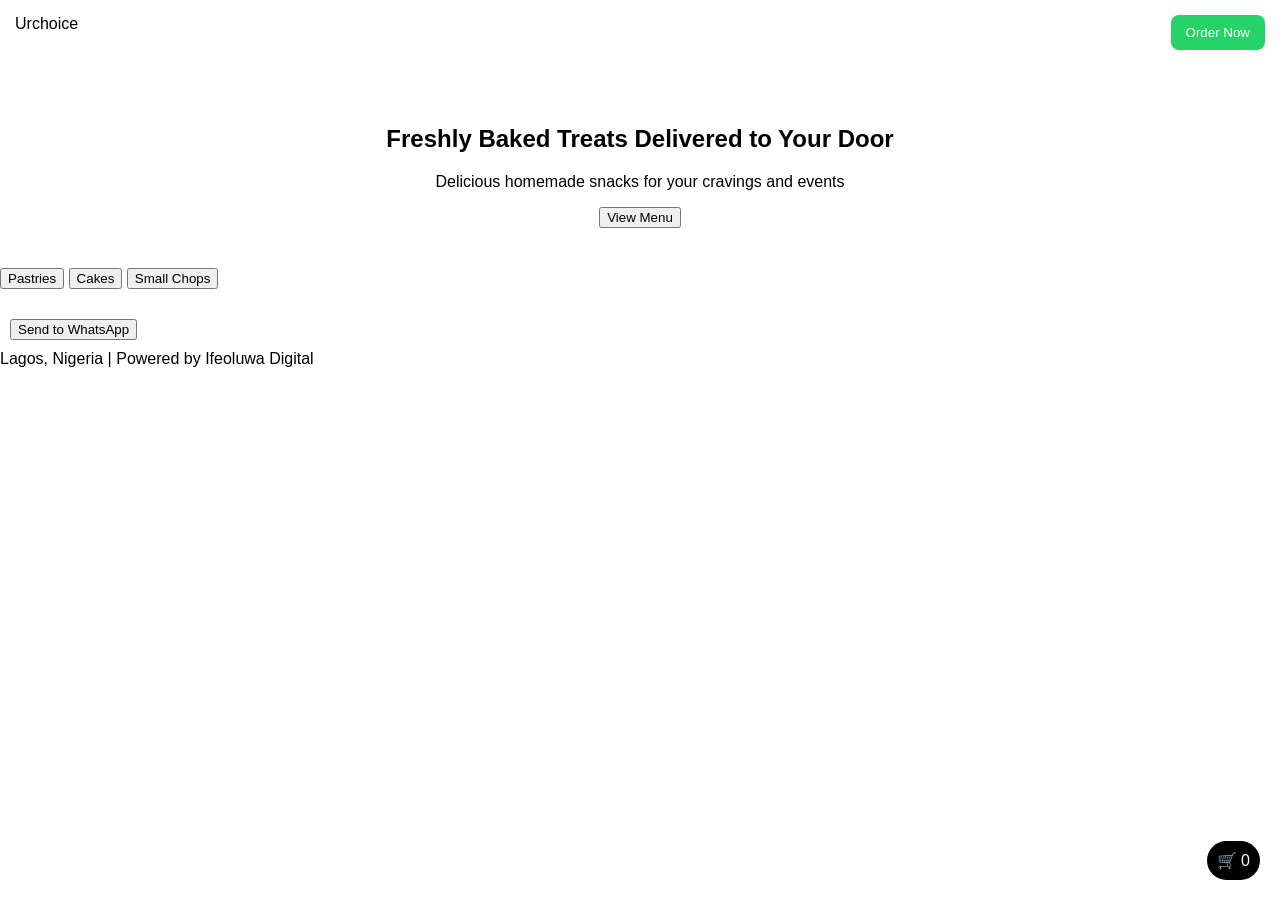
==== index.html @ 20d802d6 "initial commit" ====
<!DOCTYPE html>
<html lang="en">
<head>
    <meta charset="UTF-8">
    <meta name="viewport" content="width=device-width, initial-scale=1.0">
    <title>Document</title>
</head>
<style>
    body {
  font-family: sans-serif;
  margin: 0;
  background: #fff;
}

nav {
  display: flex;
  justify-content: space-between;
  padding: 15px;
}

.cta {
  background: #25D366;
  color: white;
  padding: 10px 15px;
  border: none;
  border-radius: 8px;
}

.hero {
  text-align: center;
  padding: 40px 20px;
}

button {
  cursor: pointer;
}

.products-grid {
  display: grid;
  grid-template-columns: 1fr 1fr;
  gap: 10px;
  padding: 10px;
}

.cart-floating {
  position: fixed;
  bottom: 20px;
  right: 20px;
  background: black;
  color: white;
  padding: 10px;
  border-radius: 50px;
}

.checkout {
  position: sticky;
  bottom: 0;
  background: white;
  padding: 10px;
}
</style>
<body>

<header>
  <nav>
    <div class="logo">Urchoice</div>
    <button class="cta">Order Now</button>
  </nav>

  <section class="hero">
    <h1>Freshly Baked Treats Delivered to Your Door</h1>
    <p>Delicious homemade snacks for your cravings and events</p>
    <button id="viewMenuBtn">View Menu</button>
  </section>
</header>

<section class="best-sellers">
  <!-- product cards -->
</section>

<section class="menu">
  <div class="categories">
    <button>Pastries</button>
    <button>Cakes</button>
    <button>Small Chops</button>
  </div>

  <div class="products-grid">
    <!-- JS inject products here -->
  </div>
</section>

<div class="cart-floating">
  🛒 <span id="cartCount">0</span>
</div>

<section class="checkout">
  <div id="orderSummary"></div>
  <button id="whatsappBtn">Send to WhatsApp</button>
</section>

<footer>
  Lagos, Nigeria | Powered by Ifeoluwa Digital
</footer>
<script>let cart = [];

function addToCart(name, price) {
  cart.push({ name, price });
  updateCartCount();
}

function updateCartCount() {
  document.getElementById("cartCount").innerText = cart.length;
}

function generateWhatsAppMessage() {
  let message = "Hello Urchoice Store, I want to order:\n\n";
  let total = 0;

  cart.forEach(item => {
    message += `- ${item.name} (₦${item.price})\n`;
    total += item.price;
  });

  message += `\nTotal: ₦${total}`;

  let encoded = encodeURIComponent(message);
  let url = `https://wa.me/234706440xxxx?text=${encoded}`;

  window.open(url, "_blank");
}

document.getElementById("whatsappBtn").onclick = generateWhatsAppMessage;</script>
</body>
</html>
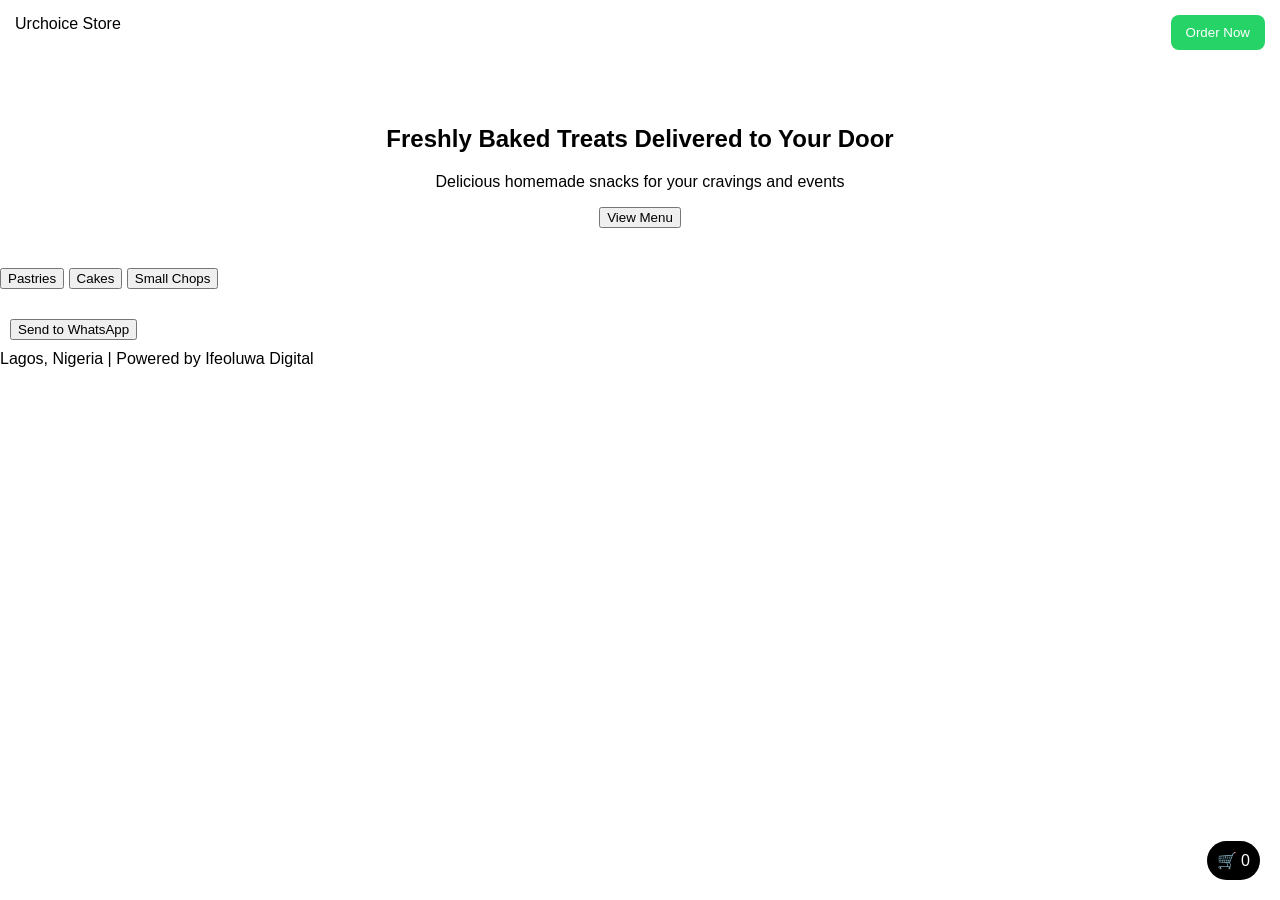
==== commit 6d9794fa: "added new files and updated project files" ====
--- a/index.html
+++ b/index.html
@@ -63,7 +63,7 @@
 
 <header>
   <nav>
-    <div class="logo">Urchoice</div>
+    <div class="logo">Urchoice Store</div>
     <button class="cta">Order Now</button>
   </nav>
 
@@ -125,7 +125,7 @@
   message += `\nTotal: ₦${total}`;
 
   let encoded = encodeURIComponent(message);
-  let url = `https://wa.me/234706440xxxx?text=${encoded}`;
+  let url = `https://wa.me/2347064402934?text=${encoded}`;
 
   window.open(url, "_blank");
 }
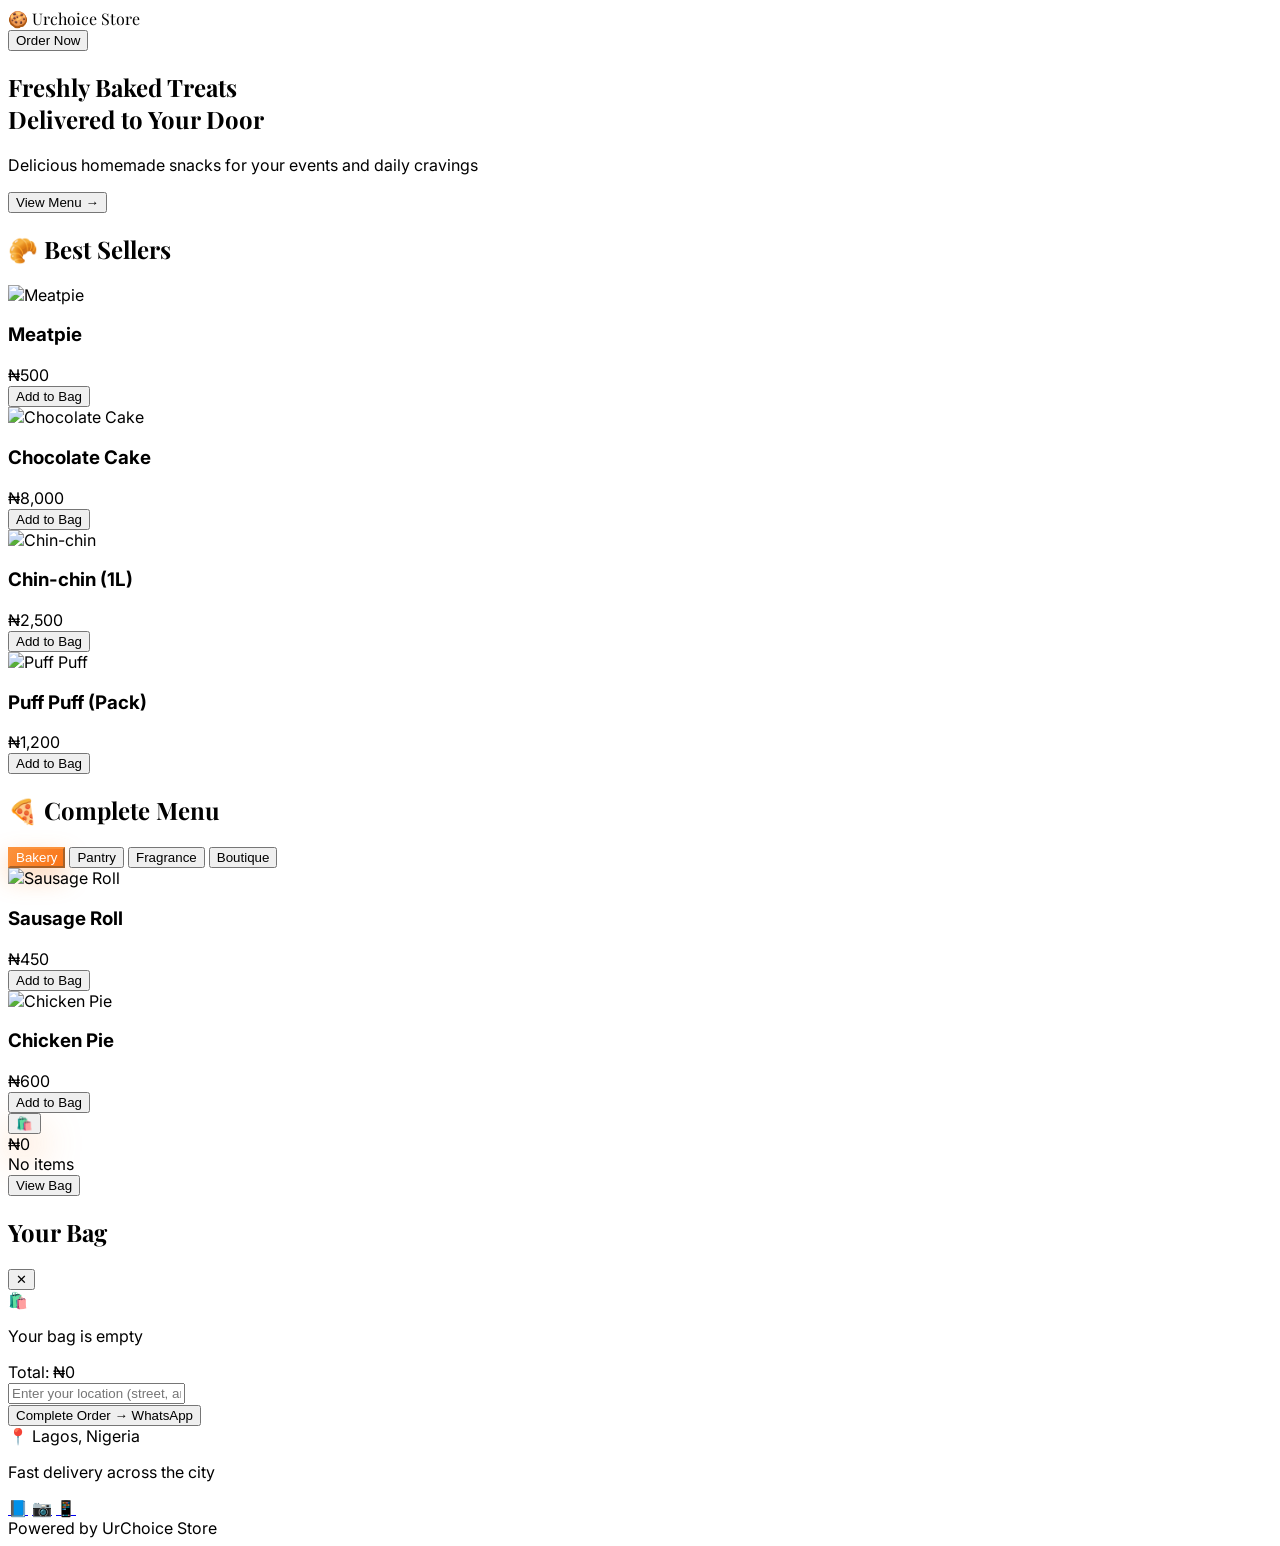
==== commit cdddf0bc: "added new files and updated project files" ====
--- a/index.html
+++ b/index.html
@@ -3,133 +3,414 @@
 <head>
     <meta charset="UTF-8">
     <meta name="viewport" content="width=device-width, initial-scale=1.0">
-    <title>Document</title>
+    <title>Urchoice Store - Fresh Snacks Delivered</title>
+    <script src="https://cdn.tailwindcss.com"></script>
+    <link rel="stylesheet" href="style.css">
+    <link rel="preconnect" href="https://fonts.googleapis.com">
+    <link rel="preconnect" href="https://fonts.gstatic.com" crossorigin>
+    <link href="https://fonts.googleapis.com/css2?family=Playfair+Display:wght@400;700&family=Inter:wght@400;500;600&display=swap" rel="stylesheet">
 </head>
 <style>
-    body {
-  font-family: sans-serif;
-  margin: 0;
-  background: #fff;
-}
-
-nav {
-  display: flex;
-  justify-content: space-between;
-  padding: 15px;
-}
-
-.cta {
-  background: #25D366;
-  color: white;
-  padding: 10px 15px;
-  border: none;
-  border-radius: 8px;
-}
-
-.hero {
-  text-align: center;
-  padding: 40px 20px;
-}
-
-button {
-  cursor: pointer;
-}
-
-.products-grid {
-  display: grid;
-  grid-template-columns: 1fr 1fr;
-  gap: 10px;
-  padding: 10px;
-}
-
-.cart-floating {
-  position: fixed;
-  bottom: 20px;
-  right: 20px;
-  background: black;
-  color: white;
-  padding: 10px;
-  border-radius: 50px;
-}
-
-.checkout {
-  position: sticky;
-  bottom: 0;
-  background: white;
-  padding: 10px;
-}
+    
+.font-inter { font-family: 'Inter', sans-serif; }
+.font-serif { font-family: 'Playfair Display', serif; }
+
+.scrollbar-hide {
+    -ms-overflow-style: none;
+    scrollbar-width: none;
+}
+.scrollbar-hide::-webkit-scrollbar {
+    display: none;
+}
+
+.category-tab.active {
+    background: linear-gradient(135deg, #fb923c 0%, #f97316 100%);
+    color: white;
+    border-color: #fb923c;
+    box-shadow: 0 10px 25px rgba(251, 146, 60, 0.4);
+}
+
+.product-card {
+    transition: all 0.5s cubic-bezier(0.4, 0, 0.2, 1);
+}
+
+#floatingCart {
+    box-shadow: 0 20px 40px rgba(251, 146, 60, 0.4);
+}
+
+#floatingCart:hover {
+    transform: scale(1.1) rotate(5deg);
+}
+
+#cartDrawer .absolute {
+    border-radius: 2rem 2rem 0 0;
+}
+
+@media (max-width: 768px) {
+    .hero h1 { 
+        font-size: 3rem !important; 
+        line-height: 1.1 !important;
+    }
+    
+    .grid-cols-3 { grid-template-columns: repeat(2, minmax(0, 1fr)); }
+    .grid-cols-4 { grid-template-columns: repeat(2, minmax(0, 1fr)); }
+    
+    #checkoutBar { 
+        padding-bottom: env(safe-area-inset-bottom); 
+    }
+}
+
+@media (max-width: 640px) {
+    .hero h1 { font-size: 2.5rem !important; }
+    .section-title { font-size: 2rem !important; }
+}
+
 </style>
-<body>
-
-<header>
-  <nav>
-    <div class="logo">Urchoice Store</div>
-    <button class="cta">Order Now</button>
-  </nav>
-
-  <section class="hero">
-    <h1>Freshly Baked Treats Delivered to Your Door</h1>
-    <p>Delicious homemade snacks for your cravings and events</p>
-    <button id="viewMenuBtn">View Menu</button>
-  </section>
-</header>
-
-<section class="best-sellers">
-  <!-- product cards -->
-</section>
-
-<section class="menu">
-  <div class="categories">
-    <button>Pastries</button>
-    <button>Cakes</button>
-    <button>Small Chops</button>
-  </div>
-
-  <div class="products-grid">
-    <!-- JS inject products here -->
-  </div>
-</section>
-
-<div class="cart-floating">
-  🛒 <span id="cartCount">0</span>
-</div>
-
-<section class="checkout">
-  <div id="orderSummary"></div>
-  <button id="whatsappBtn">Send to WhatsApp</button>
-</section>
-
-<footer>
-  Lagos, Nigeria | Powered by Ifeoluwa Digital
-</footer>
-<script>let cart = [];
+<body class="bg-white font-inter">
+    <!-- Navbar -->
+    <nav class="fixed top-0 w-full bg-white/95 backdrop-blur-md border-b border-gray-100 z-50">
+        <div class="max-w-6xl mx-auto px-6 py-4 flex items-center justify-between">
+            <div class="text-2xl font-serif font-bold text-gray-900">🍪 Urchoice Store</div>
+            <button id="orderNowBtn" class="bg-gradient-to-r from-emerald-500 to-green-600 text-white px-8 py-3 rounded-full font-semibold text-sm shadow-lg hover:shadow-xl transition-all duration-300">
+                Order Now
+            </button>
+        </div>
+    </nav>
+
+    <!-- Hero -->
+    <section class="pt-24 pb-24">
+        <div class="max-w-6xl mx-auto px-6 text-center">
+            <h1 class="font-serif text-5xl md:text-6xl lg:text-7xl font-bold bg-gradient-to-r from-gray-900 to-gray-700 bg-clip-text text-transparent mb-6 leading-tight">
+                Freshly Baked Treats<br>Delivered to Your Door
+            </h1>
+            <p class="text-xl text-gray-600 max-w-2xl mx-auto mb-10 font-medium">Delicious homemade snacks for your events and daily cravings</p>
+            <button onclick="scrollToMenu()" class="bg-gradient-to-r from-orange-500 to-orange-600 text-white px-12 py-6 rounded-full font-semibold text-lg shadow-2xl hover:shadow-3xl transform hover:-translate-y-1 transition-all duration-300">
+                View Menu →
+            </button>
+        </div>
+    </section>
+
+    <!-- Best Sellers -->
+    <section class="py-24 bg-gray-50">
+        <div class="max-w-6xl mx-auto px-6">
+            <h2 class="font-serif text-4xl font-bold text-center text-gray-900 mb-20">🥐 Best Sellers</h2>
+            <div class="grid grid-cols-1 md:grid-cols-2 lg:grid-cols-3 xl:grid-cols-4 gap-8">
+                <div class="group bg-white rounded-3xl p-8 shadow-xl hover:shadow-2xl transition-all duration-500 hover:-translate-y-4">
+                    <img src="" alt="Meatpie" class="w-full h-64 object-cover rounded-2xl mb-6 group-hover:scale-105 transition-transform duration-500">
+                    <h3 class="font-semibold text-xl text-gray-900 mb-3">Meatpie</h3>
+                    <div class="text-2xl font-bold text-orange-500 mb-6">₦500</div>
+                    <button onclick="addToCart('Meatpie', 500)" class="w-full bg-gradient-to-r from-orange-500 to-orange-600 text-white py-4 rounded-2xl font-semibold hover:shadow-lg transition-all duration-300">
+                        Add to Bag
+                    </button>
+                </div>
+                <div class="group bg-white rounded-3xl p-8 shadow-xl hover:shadow-2xl transition-all duration-500 hover:-translate-y-4">
+                    <img src="" alt="Chocolate Cake" class="w-full h-64 object-cover rounded-2xl mb-6 group-hover:scale-105 transition-transform duration-500">
+                    <h3 class="font-semibold text-xl text-gray-900 mb-3">Chocolate Cake</h3>
+                    <div class="text-2xl font-bold text-orange-500 mb-6">₦8,000</div>
+                    <button onclick="addToCart('Chocolate Cake', 8000)" class="w-full bg-gradient-to-r from-orange-500 to-orange-600 text-white py-4 rounded-2xl font-semibold hover:shadow-lg transition-all duration-300">
+                        Add to Bag
+                    </button>
+                </div>
+                <div class="group bg-white rounded-3xl p-8 shadow-xl hover:shadow-2xl transition-all duration-500 hover:-translate-y-4">
+                    <img src="" alt="Chin-chin" class="w-full h-64 object-cover rounded-2xl mb-6 group-hover:scale-105 transition-transform duration-500">
+                    <h3 class="font-semibold text-xl text-gray-900 mb-3">Chin-chin (1L)</h3>
+                    <div class="text-2xl font-bold text-orange-500 mb-6">₦2,500</div>
+                    <button onclick="addToCart('Chin-chin (1L)', 2500)" class="w-full bg-gradient-to-r from-orange-500 to-orange-600 text-white py-4 rounded-2xl font-semibold hover:shadow-lg transition-all duration-300">
+                        Add to Bag
+                    </button>
+                </div>
+                <div class="group bg-white rounded-3xl p-8 shadow-xl hover:shadow-2xl transition-all duration-500 hover:-translate-y-4">
+                    <img src="" alt="Puff Puff" class="w-full h-64 object-cover rounded-2xl mb-6 group-hover:scale-105 transition-transform duration-500">
+                    <h3 class="font-semibold text-xl text-gray-900 mb-3">Puff Puff (Pack)</h3>
+                    <div class="text-2xl font-bold text-orange-500 mb-6">₦1,200</div>
+                    <button onclick="addToCart('Puff Puff (Pack)', 1200)" class="w-full bg-gradient-to-r from-orange-500 to-orange-600 text-white py-4 rounded-2xl font-semibold hover:shadow-lg transition-all duration-300">
+                        Add to Bag
+                    </button>
+                </div>
+            </div>
+        </div>
+    </section>
+
+    <!-- Menu Categories -->
+    <section id="menu" class="py-24">
+        <div class="max-w-6xl mx-auto px-6">
+            <h2 class="font-serif text-4xl font-bold text-center text-gray-900 mb-20">🍕 Complete Menu</h2>
+            
+            <!-- Category Tabs -->
+            <div class="flex overflow-x-auto pb-6 -mx-6 px-6 scrollbar-hide gap-4">
+                <button class="category-tab active min-w-[140px] px-6 py-4 bg-white border-2 border-gray-200 rounded-3xl font-semibold text-sm shadow-lg hover:shadow-xl transition-all duration-300 whitespace-nowrap">Bakery</button>
+                <button class="category-tab min-w-[140px] px-6 py-4 bg-white border-2 border-gray-200 rounded-3xl font-semibold text-sm shadow-lg hover:shadow-xl transition-all duration-300 whitespace-nowrap">Pantry</button>
+                <button class="category-tab min-w-[140px] px-6 py-4 bg-white border-2 border-gray-200 rounded-3xl font-semibold text-sm shadow-lg hover:shadow-xl transition-all duration-300 whitespace-nowrap">Fragrance</button>
+                <button class="category-tab min-w-[140px] px-6 py-4 bg-white border-2 border-gray-200 rounded-3xl font-semibold text-sm shadow-lg hover:shadow-xl transition-all duration-300 whitespace-nowrap">Boutique</button>
+            </div>
+
+            <!-- Bakery Products -->
+            <div id="bakery-products" class="menu-category grid grid-cols-1 md:grid-cols-2 lg:grid-cols-3 gap-8">
+                <div class="product-card bg-white rounded-3xl p-8 shadow-xl hover:shadow-2xl transition-all duration-500 hover:-translate-y-2">
+                    <img src="" alt="Sausage Roll" class="w-full h-56 object-cover rounded-2xl mb-6">
+                    <h3 class="font-semibold text-xl text-gray-900 mb-3">Sausage Roll</h3>
+                    <div class="text-2xl font-bold text-orange-500 mb-6">₦450</div>
+                    <button onclick="addToCart('Sausage Roll', 450)" class="w-full bg-gradient-to-r from-orange-500 to-orange-600 text-white py-4 rounded-2xl font-semibold hover:shadow-lg transition-all duration-300">
+                        Add to Bag
+                    </button>
+                </div>
+                <div class="product-card bg-white rounded-3xl p-8 shadow-xl hover:shadow-2xl transition-all duration-500 hover:-translate-y-2">
+                    <img src="" alt="Chicken Pie" class="w-full h-56 object-cover rounded-2xl mb-6">
+                    <h3 class="font-semibold text-xl text-gray-900 mb-3">Chicken Pie</h3>
+                    <div class="text-2xl font-bold text-orange-500 mb-6">₦600</div>
+                    <button onclick="addToCart('Chicken Pie', 600)" class="w-full bg-gradient-to-r from-orange-500 to-orange-600 text-white py-4 rounded-2xl font-semibold hover:shadow-lg transition-all duration-300">
+                        Add to Bag
+                    </button>
+                </div>
+            </div>
+
+            <!-- Other categories (hidden by default) -->
+            <div id="pantry-products" class="menu-category hidden grid grid-cols-1 md:grid-cols-2 lg:grid-cols-3 gap-8"></div>
+            <div id="fragrance-products" class="menu-category hidden grid grid-cols-1 md:grid-cols-2 lg:grid-cols-3 gap-8"></div>
+            <div id="boutique-products" class="menu-category hidden grid grid-cols-1 md:grid-cols-2 lg:grid-cols-3 gap-8"></div>
+        </div>
+    </section>
+
+    <!-- Floating Cart Button -->
+    <button id="floatingCart" class="fixed right-6 bottom-32 w-16 h-16 bg-gradient-to-r from-orange-500 to-orange-600 text-white rounded-full shadow-2xl hover:shadow-3xl transition-all duration-300 flex items-center justify-center text-2xl z-40">
+        🛍️ <span id="cartBadge" class="absolute -top-2 -right-2 bg-red-500 text-xs w-6 h-6 rounded-full flex items-center justify-center">0</span>
+    </button>
+
+    <!-- Sticky Checkout Bar -->
+    <div id="checkoutBar" class="fixed bottom-0 left-0 right-0 bg-white border-t-2 border-gray-100 px-6 py-6 shadow-2xl z-50 hidden">
+        <div class="max-w-4xl mx-auto flex items-center justify-between">
+            <div>
+                <div class="text-2xl font-bold text-gray-900" id="checkoutTotal">₦0</div>
+                <div class="text-sm text-gray-500" id="checkoutItems">No items</div>
+            </div>
+            <button id="viewBagBtn" class="bg-gradient-to-r from-orange-500 to-orange-600 text-white px-12 py-4 rounded-3xl font-semibold text-lg shadow-lg hover:shadow-xl transition-all duration-300">
+                View Bag
+            </button>
+        </div>
+    </div>
+
+    <!-- Cart Drawer -->
+    <div id="cartDrawer" class="fixed inset-0 bg-black/50 z-50 hidden">
+        <div class="absolute bottom-0 left-0 right-0 bg-white rounded-3xl mx-6 h-[90vh] p-8 overflow-y-auto shadow-2xl transform translate-y-full transition-transform duration-500">
+            <div class="flex items-center justify-between mb-8">
+                <h2 class="font-serif text-3xl font-bold text-gray-900">Your Bag</h2>
+                <button onclick="closeCart()" class="text-2xl text-gray-500 hover:text-gray-900">✕</button>
+            </div>
+            
+            <div id="cartItemsList" class="space-y-6 mb-12"></div>
+            
+            <div class="border-t pt-8">
+                <div class="flex justify-between items-center mb-8">
+                    <span class="text-2xl font-bold text-gray-900">Total:</span>
+                    <span class="text-3xl font-bold text-orange-500" id="drawerTotal">₦0</span>
+                </div>
+                <div class="mb-6">
+                    <input id="locationInput" type="text" placeholder="Enter your location (street, area)" class="w-full p-4 border-2 border-gray-200 rounded-3xl text-lg focus:border-orange-500 focus:outline-none transition-all duration-300">
+                </div>
+                <button id="completeOrderBtn" class="w-full bg-gradient-to-r from-emerald-500 to-green-600 text-white py-6 rounded-3xl font-bold text-xl shadow-2xl hover:shadow-3xl transition-all duration-300">
+                    Complete Order → WhatsApp
+                </button>
+            </div>
+        </div>
+    </div>
+
+    <!-- Footer -->
+    <footer class="bg-gray-900 text-white py-16 mt-24">
+        <div class="max-w-6xl mx-auto px-6 text-center">
+            <div class="text-4xl mb-6">📍 Lagos, Nigeria</div>
+            <p class="text-xl mb-8">Fast delivery across the city</p>
+            <div class="flex justify-center space-x-8 mb-8 text-2xl">
+                <a href="#" class="hover:text-orange-400 transition-colors">📘</a>
+                <a href="#" class="hover:text-orange-400 transition-colors">📷</a>
+                <a href="#" class="hover:text-orange-400 transition-colors">📱</a>
+            </div>
+            <div class="text-lg font-semibold text-orange-400">Powered by UrChoice Store</div>
+        </div>
+    </footer>
+
+    <script>
+// Cart state
+let cart = JSON.parse(localStorage.getItem('urchoice-cart')) || [];
+
+// DOM elements
+const cartBadge = document.getElementById('cartBadge');
+const floatingCart = document.getElementById('floatingCart');
+const checkoutBar = document.getElementById('checkoutBar');
+const viewBagBtn = document.getElementById('viewBagBtn');
+const cartDrawer = document.getElementById('cartDrawer');
+const cartItemsList = document.getElementById('cartItemsList');
+const drawerTotal = document.getElementById('drawerTotal');
+const checkoutTotal = document.getElementById('checkoutTotal');
+const checkoutItems = document.getElementById('checkoutItems');
+const locationInput = document.getElementById('locationInput');
+const completeOrderBtn = document.getElementById('completeOrderBtn');
+const orderNowBtn = document.getElementById('orderNowBtn');
+const categoryTabs = document.querySelectorAll('.category-tab');
+
+// Initialize
+document.addEventListener('DOMContentLoaded', function() {
+    renderCart();
+    updateUI();
+    
+    // Event listeners
+    floatingCart.addEventListener('click', toggleCart);
+    viewBagBtn.addEventListener('click', toggleCart);
+    completeOrderBtn.addEventListener('click', sendToWhatsApp);
+    orderNowBtn.addEventListener('click', () => document.getElementById('menu').scrollIntoView({ behavior: 'smooth' }));
+    
+    // Category tabs
+    categoryTabs.forEach(tab => {
+        tab.addEventListener('click', (e) => switchCategory(e.target.dataset.category || e.target.textContent));
+    });
+});
 
 function addToCart(name, price) {
-  cart.push({ name, price });
-  updateCartCount();
-}
-
-function updateCartCount() {
-  document.getElementById("cartCount").innerText = cart.length;
-}
-
-function generateWhatsAppMessage() {
-  let message = "Hello Urchoice Store, I want to order:\n\n";
-  let total = 0;
-
-  cart.forEach(item => {
-    message += `- ${item.name} (₦${item.price})\n`;
-    total += item.price;
-  });
-
-  message += `\nTotal: ₦${total}`;
-
-  let encoded = encodeURIComponent(message);
-  let url = `https://wa.me/2347064402934?text=${encoded}`;
-
-  window.open(url, "_blank");
-}
-
-document.getElementById("whatsappBtn").onclick = generateWhatsAppMessage;</script>
+    const existingItem = cart.find(item => item.name === name);
+    if (existingItem) {
+        existingItem.quantity += 1;
+    } else {
+        cart.push({ id: Date.now(), name, price, quantity: 1 });
+    }
+    saveCart();
+    renderCart();
+    updateUI();
+    
+    // Visual feedback
+    const btn = event.target;
+    const originalText = btn.textContent;
+    btn.textContent = 'Added! ✓';
+    btn.style.background = 'linear-gradient(135deg, #10b981 0%, #059669 100%)';
+    setTimeout(() => {
+        btn.textContent = originalText;
+        btn.style.background = '';
+    }, 1000);
+}
+
+function increaseQty(id) {
+    const item = cart.find(item => item.id === parseInt(id));
+    if (item) {
+        item.quantity += 1;
+        saveCart();
+        renderCart();
+        updateUI();
+    }
+}
+
+function decreaseQty(id) {
+    const item = cart.find(item => item.id === parseInt(id));
+    if (item) {
+        if (item.quantity > 1) {
+            item.quantity -= 1;
+        } else {
+            cart = cart.filter(item => item.id !== parseInt(id));
+        }
+        saveCart();
+        renderCart();
+        updateUI();
+    }
+}
+
+function removeItem(id) {
+    cart = cart.filter(item => item.id !== parseInt(id));
+    saveCart();
+    renderCart();
+    updateUI();
+}
+
+function calculateTotal() {
+    return cart.reduce((total, item) => total + (item.price * item.quantity), 0);
+}
+
+function renderCart() {
+    cartItemsList.innerHTML = cart.length ? 
+        cart.map(item => `
+            <div class="flex items-center justify-between p-6 bg-gray-50 rounded-3xl">
+                <div class="flex items-center space-x-4 flex-1">
+                    <div class="w-20 h-20 bg-gradient-to-br from-orange-400 to-orange-500 rounded-2xl flex items-center justify-center text-2xl">
+                        🍪
+                    </div>
+                    <div>
+                        <h4 class="font-semibold text-lg text-gray-900">${item.name}</h4>
+                        <div class="text-2xl font-bold text-orange-500">₦${(item.price * item.quantity).toLocaleString()}</div>
+                    </div>
+                </div>
+                <div class="flex items-center space-x-3 ml-6">
+                    <button onclick="decreaseQty(${item.id})" class="w-12 h-12 bg-white border-2 border-gray-200 rounded-2xl flex items-center justify-center text-xl hover:bg-gray-100 transition-all duration-200">-</button>
+                    <span class="text-2xl font-bold text-gray-900 min-w-[2rem] text-center">${item.quantity}</span>
+                    <button onclick="increaseQty(${item.id})" class="w-12 h-12 bg-white border-2 border-gray-200 rounded-2xl flex items-center justify-center text-xl hover:bg-gray-100 transition-all duration-200">+</button>
+                    <button onclick="removeItem(${item.id})" class="w-12 h-12 bg-red-100 text-red-500 rounded-2xl flex items-center justify-center hover:bg-red-200 transition-all duration-200">✕</button>
+                </div>
+            </div>
+        `).join('') : 
+        '<div class="text-center py-20"><div class="text-6xl mb-4">🛍️</div><p class="text-xl text-gray-500 font-semibold">Your bag is empty</p></div>';
+    
+    drawerTotal.textContent = `₦${calculateTotal().toLocaleString()}`;
+}
+
+function updateUI() {
+    const totalItems = cart.reduce((sum, item) => sum + item.quantity, 0);
+    const totalPrice = calculateTotal();
+    
+    cartBadge.textContent = totalItems;
+    cartBadge.style.display = totalItems > 0 ? 'flex' : 'none';
+    
+    checkoutTotal.textContent = `₦${totalPrice.toLocaleString()}`;
+    checkoutItems.textContent = totalItems ? `${totalItems} items` : 'No items';
+    
+    checkoutBar.classList.toggle('hidden', totalItems === 0);
+    floatingCart.style.display = totalItems > 0 ? 'flex' : 'flex';
+}
+
+function toggleCart() {
+    cartDrawer.classList.toggle('hidden');
+    if (!cartDrawer.classList.contains('hidden')) {
+        cartDrawer.querySelector('.absolute').classList.remove('translate-y-full');
+        renderCart();
+        locationInput.value = localStorage.getItem('urchoice-location') || '';
+    }
+}
+
+function closeCart() {
+    cartDrawer.querySelector('.absolute').classList.add('translate-y-full');
+    setTimeout(() => cartDrawer.classList.add('hidden'), 500);
+}
+
+function switchCategory(category) {
+    document.querySelectorAll('.category-tab').forEach(tab => tab.classList.remove('active'));
+    event.target.classList.add('active');
+    
+    document.querySelectorAll('.menu-category').forEach(cat => cat.classList.add('hidden'));
+    document.getElementById(`${category.toLowerCase()}-products`).classList.remove('hidden');
+}
+
+function sendToWhatsApp() {
+    const total = calculateTotal();
+    if (total === 0) return;
+    
+    const location = locationInput.value || 'Not specified';
+    localStorage.setItem('urchoice-location', location);
+    
+    let message = `Urchoice Store Order:\n\nItems:\n`;
+    cart.forEach(item => {
+        message += `${item.name} x${item.quantity} (₦${item.price.toLocaleString()} each)\n`;
+    });
+    message += `\nTotal: ₦${total.toLocaleString()}\n\nCustomer Location: ${location}`;
+    
+    const phoneNumber = '2347064402934';
+    const whatsappURL = `https://wa.me/${phoneNumber}?text=${encodeURIComponent(message)}`;
+    
+    window.open(whatsappURL, '_blank');
+    closeCart();
+}
+
+function saveCart() {
+    localStorage.setItem('urchoice-cart', JSON.stringify(cart));
+}
+
+// Close drawer on outside click
+document.addEventListener('click', (e) => {
+    if (e.target === cartDrawer) closeCart();
+});
+</script>
 </body>
 </html>
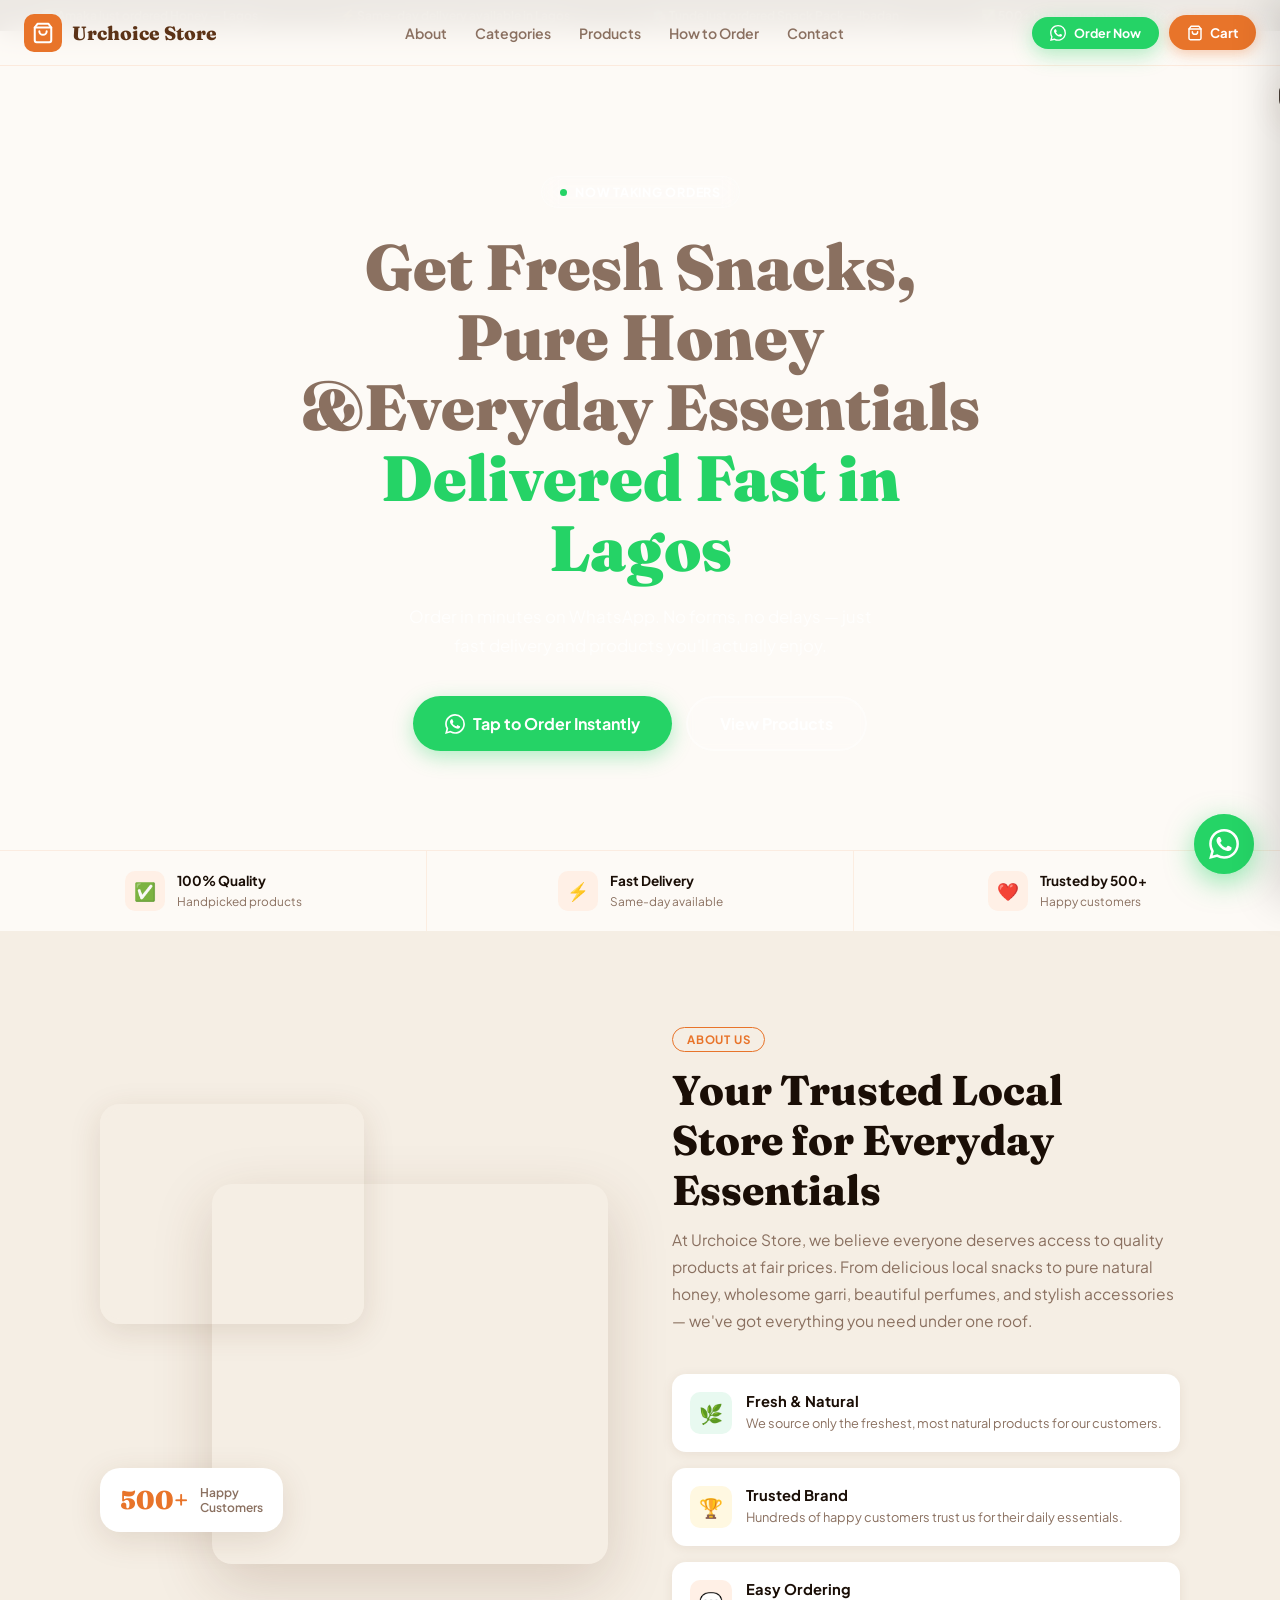
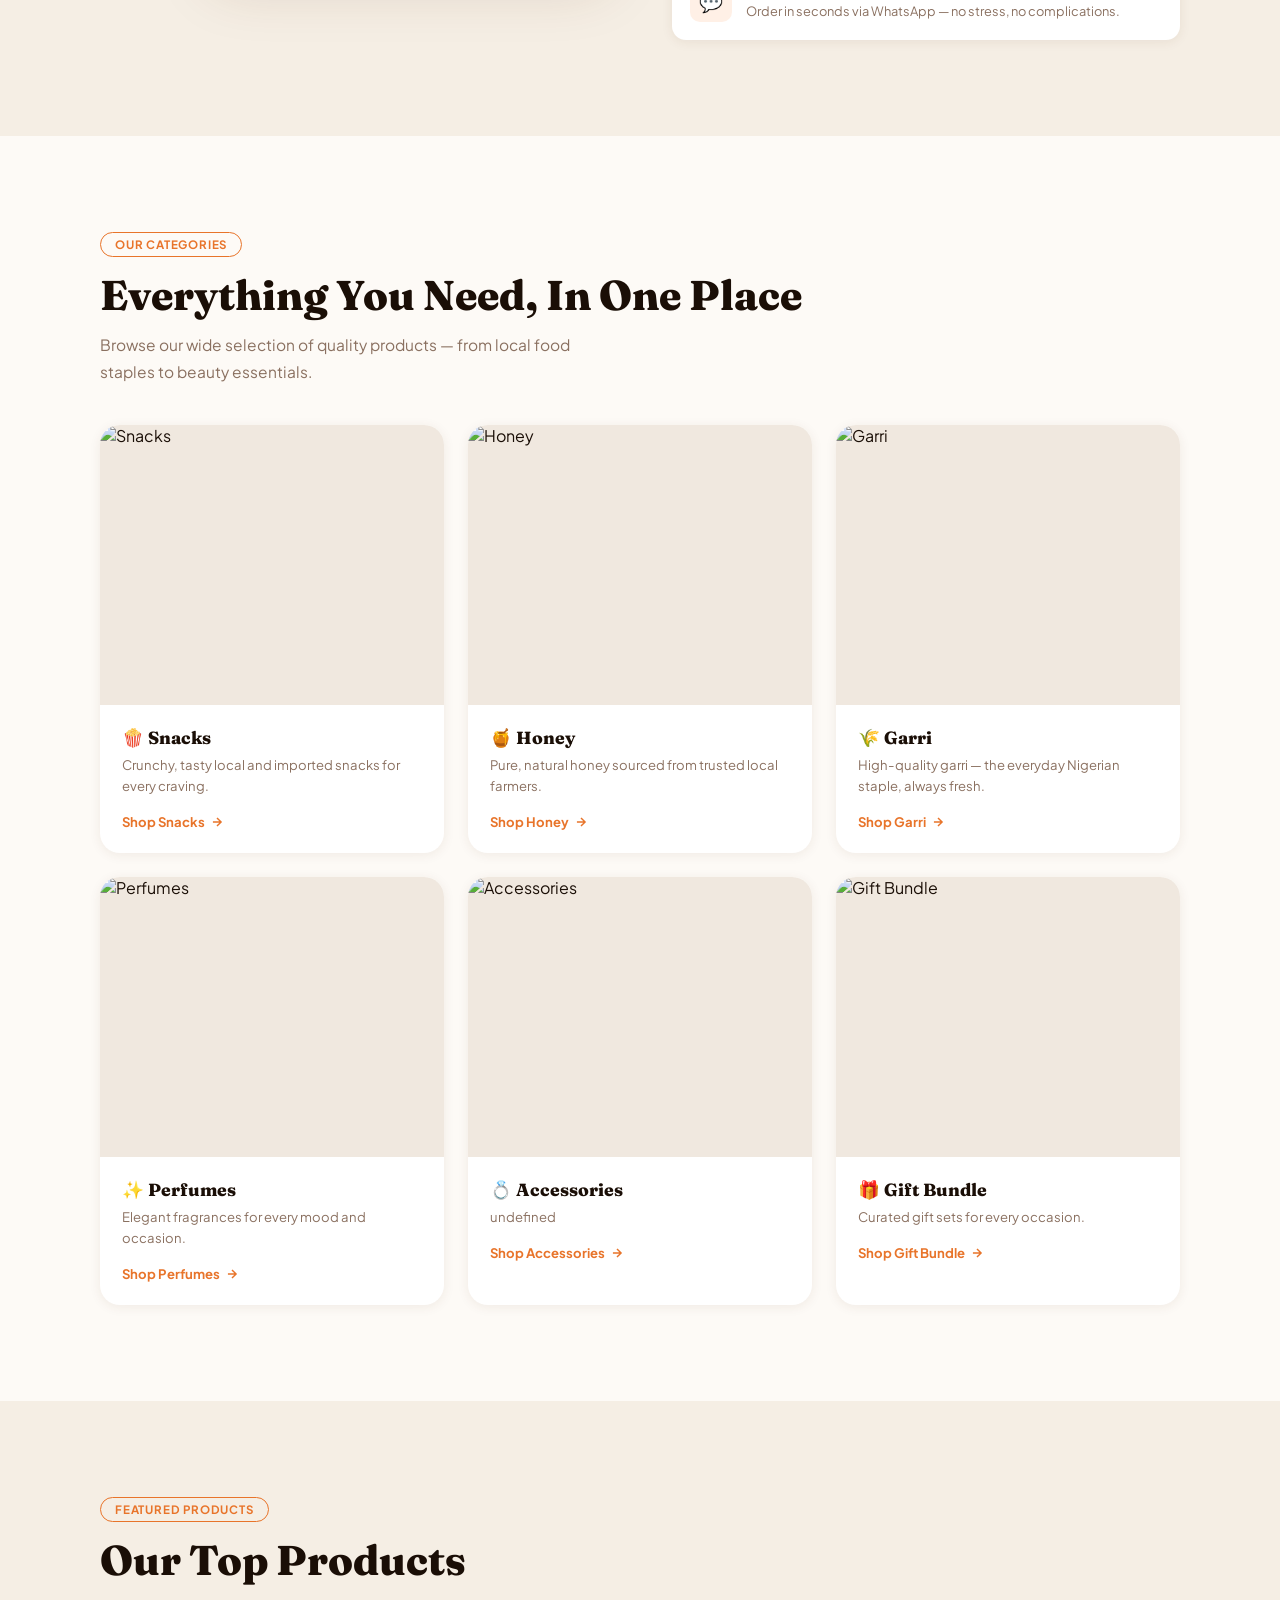
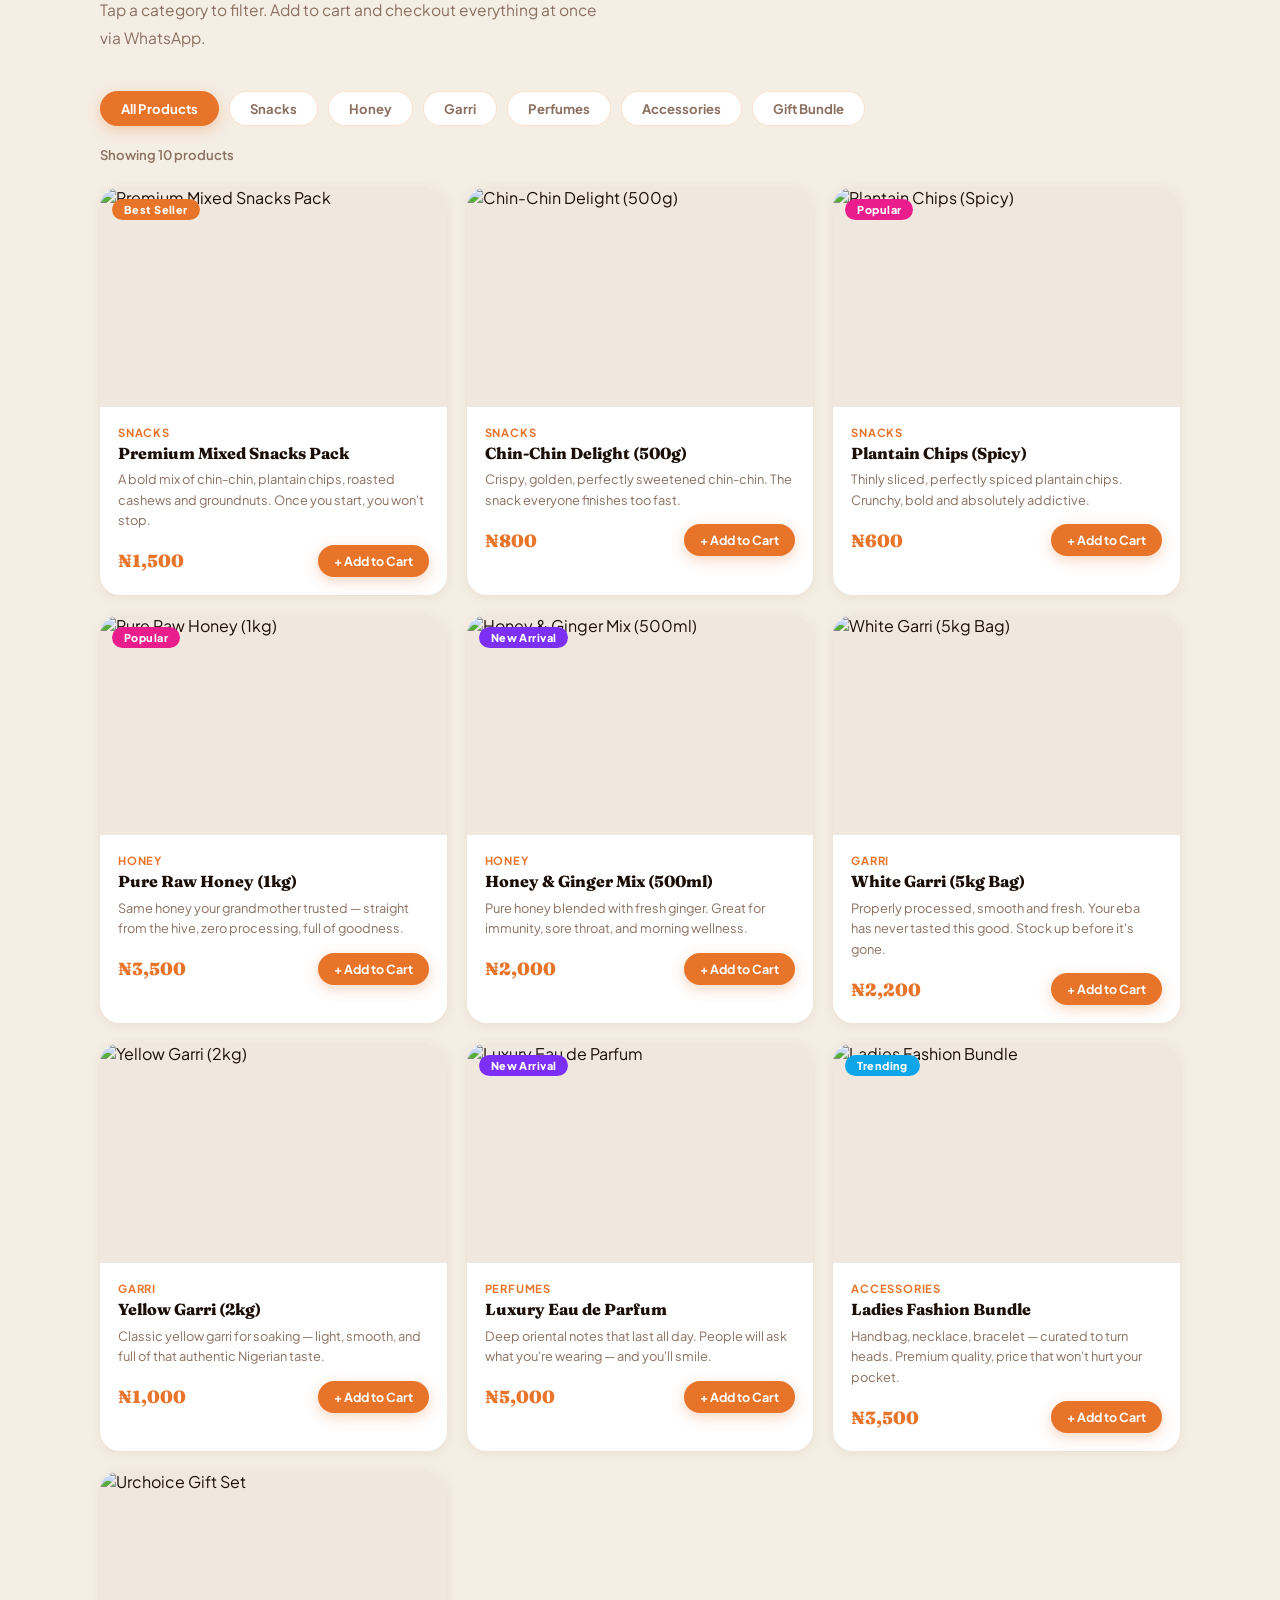
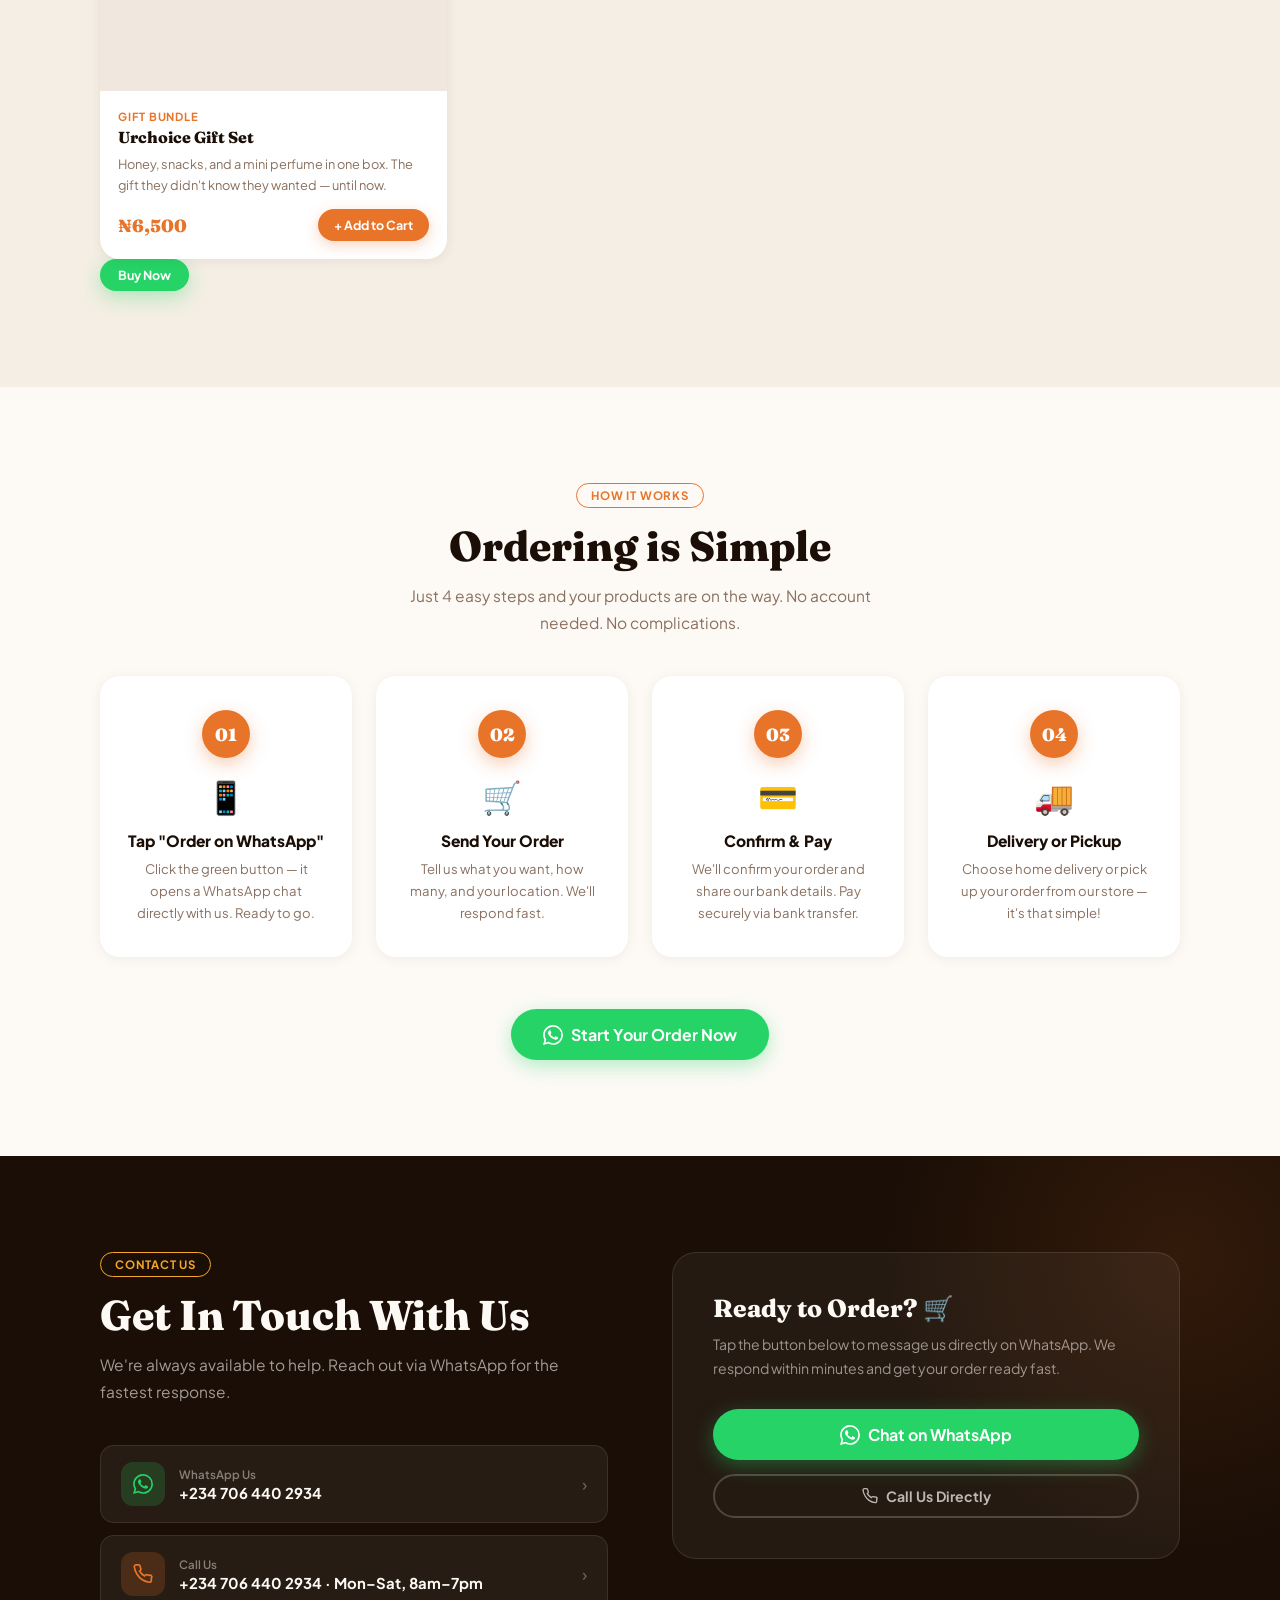
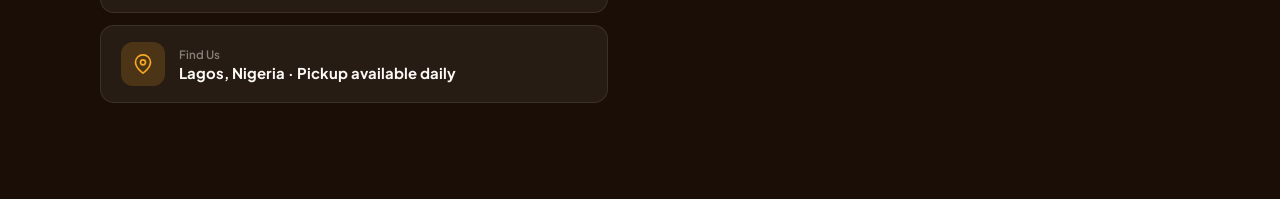
==== commit 7eddcfea: "Fix: client text  + new HTML fix" ====
--- a/index.html
+++ b/index.html
@@ -1,416 +1,1223 @@
 <!DOCTYPE html>
 <html lang="en">
 <head>
-    <meta charset="UTF-8">
-    <meta name="viewport" content="width=device-width, initial-scale=1.0">
-    <title>Urchoice Store - Fresh Snacks Delivered</title>
-    <script src="https://cdn.tailwindcss.com"></script>
-    <link rel="stylesheet" href="style.css">
-    <link rel="preconnect" href="https://fonts.googleapis.com">
-    <link rel="preconnect" href="https://fonts.gstatic.com" crossorigin>
-    <link href="https://fonts.googleapis.com/css2?family=Playfair+Display:wght@400;700&family=Inter:wght@400;500;600&display=swap" rel="stylesheet">
+  <meta charset="UTF-8"/>
+  <meta name="viewport" content="width=device-width, initial-scale=1.0"/>
+  <title>UrChoice Store – Quality Snacks, Honey, Garri & More | Lagos, Nigeria</title>
+  <meta name="description" content="Shop quality snacks, pure honey, fresh garri, perfumes and accessories in Lagos. Fast same-day delivery. Order easily via WhatsApp. Trusted by 500+ customers."/>
+  <meta name="keywords" content="snacks Lagos, buy honey Nigeria, garri Lagos delivery, perfumes Lagos, WhatsApp store Lagos, UrChoice Store"/>
+  <meta name="author" content="UrChoice Store"/>
+  <meta name="robots" content="index, follow"/>
+  <link rel="canonical" href="https://urchoicestore.com.ng/"/>
+
+  <meta property="og:type" content="website"/>
+  <meta property="og:title" content="UrChoice Store – Quality Snacks, Honey & More | Lagos"/>
+  <meta property="og:description" content="Fresh snacks, pure honey, garri, perfumes and accessories. Same-day delivery in Lagos. Order via WhatsApp in under 2 minutes."/>
+  <meta property="og:image" content="https://images.unsplash.com/photo-1542838132-92c53300491e?w=1200&q=80"/>
+  <meta property="og:url" content="https://urchoicestore.com.ng/"/>
+  <meta property="og:site_name" content="UrChoice Store"/>
+  <meta property="og:locale" content="en_NG"/>
+
+  <meta name="twitter:card" content="summary_large_image"/>
+  <meta name="twitter:title" content="UrChoice Store – Quality Snacks & Everyday Essentials"/>
+  <meta name="twitter:description" content="Order snacks, honey, garri, perfumes and accessories via WhatsApp. Same-day delivery in Lagos."/>
+  <meta name="twitter:image" content="https://images.unsplash.com/photo-1542838132-92c53300491e?w=1200&q=80"/>
+
+  <link rel="icon" href="data:image/svg+xml,<svg xmlns='http://www.w3.org/2000/svg' viewBox='0 0 100 100'><rect width='100' height='100' rx='20' fill='%23E8742A'/><text y='.9em' font-size='65' x='12'>🛍️</text></svg>"/>
+  <link rel="apple-touch-icon" href="data:image/svg+xml,<svg xmlns='http://www.w3.org/2000/svg' viewBox='0 0 100 100'><rect width='100' height='100' rx='20' fill='%23E8742A'/><text y='.9em' font-size='65' x='12'>🛍️</text></svg>"/>
+
+  <link rel="preconnect" href="https://fonts.googleapis.com"/>
+  <link rel="preconnect" href="https://fonts.gstatic.com" crossorigin/>
+  <link rel="preconnect" href="https://images.unsplash.com"/>
+
+  <script type="application/ld+json">
+  {
+    "@context": "https://schema.org",
+    "@type": "LocalBusiness",
+    "name": "UrChoice Store",
+    "description": "Quality snacks, honey, garri, perfumes and accessories in Lagos. Fast WhatsApp ordering and same-day delivery.",
+    "url": "https://urchoicestore.com.ng",
+    "telephone": "+2347064402934",
+    "address": {
+      "@type": "PostalAddress",
+      "addressLocality": "Lagos",
+      "addressCountry": "NG"
+    },
+    "openingHours": "Mo-Sa 08:00-19:00",
+    "priceRange": "₦₦",
+    "image": "https://images.unsplash.com/photo-1542838132-92c53300491e?w=1200&q=80",
+    "sameAs": ["https://wa.me/2347064402934"]
+  }
+  </script>
+  <link href="https://fonts.googleapis.com/css2?family=Fraunces:wght@700;800;900&family=Plus+Jakarta+Sans:wght@400;500;600;700;800&display=swap" rel="stylesheet"/>
+  <style>
+    :root{
+      --cream:#FDFAF6;
+      --warm:#F5EEE4;
+      --orange:#E8742A;
+      --orange-light:#FFF0E6;
+      --amber:#F4A825;
+      --brown:#5C3317;
+      --dark:#1A0E06;
+      --muted:#8A7060;
+      --white:#FFFFFF;
+      --green:#25D366;
+      --green-dark:#128C7E;
+      --card-radius:20px;
+      --pill-radius:50px;
+      --shadow-sm:0 2px 12px rgba(92,51,23,.08);
+      --shadow-md:0 8px 32px rgba(92,51,23,.13);
+      --shadow-lg:0 20px 60px rgba(92,51,23,.18);
+    }
+    *,*::before,*::after{box-sizing:border-box;margin:0;padding:0}
+    html{scroll-behavior:smooth}
+    body{font-family:'Plus Jakarta Sans',sans-serif;background:var(--cream);color:var(--dark);overflow-x:hidden;-webkit-font-smoothing:antialiased}
+    img{display:block;max-width:100%;object-fit:cover}
+    a{text-decoration:none;color:inherit}
+
+    .container{max-width:1120px;margin:0 auto;padding:0 20px}
+    .tag{display:inline-flex;align-items:center;gap:6px;border:1.5px solid var(--orange);color:var(--orange);border-radius:var(--pill-radius);padding:4px 14px;font-size:.72rem;font-weight:700;letter-spacing:.07em;text-transform:uppercase}
+    .btn{display:inline-flex;align-items:center;justify-content:center;gap:8px;border:none;cursor:pointer;font-family:inherit;font-weight:700;border-radius:var(--pill-radius);transition:.2s ease;white-space:nowrap}
+    .btn-orange{background:var(--orange);color:#fff;box-shadow:0 6px 20px rgba(232,116,42,.35)}
+    .btn-orange:hover{background:#d4641e;transform:translateY(-2px)}
+    .btn-outline-light{background:rgba(255,255,255,.1);backdrop-filter:blur(6px);color:#fff;border:2px solid rgba(255,255,255,.4)}
+    .btn-outline-light:hover{background:rgba(255,255,255,.2)}
+    .btn-outline-dark{background:transparent;color:rgba(253,250,246,.7);border:2px solid rgba(253,250,246,.2)}
+    .btn-outline-dark:hover{background:rgba(255,255,255,.08)}
+    .btn-green{background:var(--green);color:#fff;box-shadow:0 6px 20px rgba(37,211,102,.35)}
+    .btn-green:hover{background:var(--green-dark);transform:translateY(-2px)}
+    .btn-lg{font-size:1rem;padding:15px 32px}
+    .btn-md{font-size:.88rem;padding:11px 24px}
+    .btn-sm{font-size:.78rem;padding:8px 18px}
+    .section-title{font-family:'Fraunces',serif;font-size:clamp(1.75rem,3.5vw,2.6rem);font-weight:800;line-height:1.2;color:var(--dark)}
+    .section-sub{margin-top:10px;font-size:.97rem;color:var(--muted);line-height:1.75;max-width:520px}
+
+    .reveal{opacity:0;transform:translateY(26px);transition:opacity .6s ease,transform .6s ease}
+    .reveal.up{opacity:1;transform:translateY(0)}
+
+    /* ── SCROLL PROGRESS BAR ── */
+    .scroll-bar{position:fixed;top:0;left:0;z-index:1001;height:3px;background:var(--orange);width:0%;transition:width .1s linear}
+
+    /* ── SOCIAL PROOF TICKER ── */
+    .proof-bar{background:var(--dark);color:rgba(253,250,246,.8);font-size:.75rem;font-weight:600;padding:8px 0;overflow:hidden;white-space:nowrap;position:relative;z-index:999}
+    .proof-track{display:inline-block;animation:ticker 28s linear infinite}
+    .proof-track span{margin:0 40px}
+    @keyframes ticker{0%{transform:translateX(0)}100%{transform:translateX(-50%)}}
+
+    /* ── NAVBAR ── */
+    nav{position:fixed;top:0;left:0;right:0;z-index:1000;height:66px;padding:0 24px;display:flex;align-items:center;justify-content:space-between;background:rgba(253,250,246,.93);backdrop-filter:blur(14px);border-bottom:1px solid rgba(232,116,42,.12)}
+    .nav-brand{display:flex;align-items:center;gap:10px}
+    .nav-icon{width:38px;height:38px;border-radius:10px;background:var(--orange);display:flex;align-items:center;justify-content:center}
+    .nav-name{font-family:'Fraunces',serif;font-size:1.2rem;font-weight:800;color:var(--brown)}
+    .nav-links{display:flex;gap:28px;list-style:none}
+    .nav-links a{font-size:.88rem;font-weight:600;color:var(--muted);transition:color .2s}
+    .nav-links a:hover,.nav-links a.active{color:var(--orange)}
+    .hamburger{display:none;flex-direction:column;gap:5px;cursor:pointer;background:none;border:none;padding:6px}
+    .hamburger span{width:23px;height:2px;background:var(--brown);border-radius:2px;transition:.3s}
+    .hamburger.open span:nth-child(1){transform:rotate(45deg) translate(5px,5px)}
+    .hamburger.open span:nth-child(2){opacity:0}
+    .hamburger.open span:nth-child(3){transform:rotate(-45deg) translate(5px,-5px)}
+    .mobile-nav{display:none;position:fixed;top:66px;left:0;right:0;z-index:999;background:var(--cream);padding:24px;border-bottom:1px solid rgba(232,116,42,.12);flex-direction:column;gap:18px}
+    .mobile-nav.open{display:flex}
+    .mobile-nav a{font-size:1rem;font-weight:700;color:var(--muted)}
+    .mobile-nav a:hover{color:var(--orange)}
+
+    /* ── HERO ── */
+    .hero{min-height:100svh;padding-top:66px;display:flex;flex-direction:column;position:relative;overflow:hidden}
+    .hero-bg{position:absolute;inset:0;
+      
+      /* background:url('https://images.unsplash.com/photo-1542838132-92c53300491e?w=1400&q=80') center/cover no-repeat;*/ 
+      
+      filter:brightness(.38)} 
+    
+      .hero-content{position:relative;z-index:2;flex:1;display:flex;align-items:center;padding:60px 24px 80px}
+    .hero-inner{max-width:700px;margin:0 auto;text-align:center}
+    .hero-badge{display:inline-flex;align-items:center;gap:8px;background:rgba(255,255,255,.15);backdrop-filter:blur(8px);border:1px solid rgba(255,255,255,.25);border-radius:var(--pill-radius);padding:7px 18px;font-size:.78rem;font-weight:700;color:#fff;letter-spacing:.06em;text-transform:uppercase;margin-bottom:24px}
+    .hero-badge .dot{width:7px;height:7px;border-radius:50%;background:var(--green);display:inline-block;animation:blink 1.4s ease-in-out infinite}
+    @keyframes blink{0%,100%{opacity:1}50%{opacity:.3}}
+    .hero h1{font-family:'Fraunces',serif;font-size:clamp(2.4rem,6vw,4rem);font-weight:900;line-height:1.1;color:#fff;margin-bottom:18px}
+    .hero h1 em{color:var(--amber);font-style:normal}
+    .hero-sub{font-size:1.05rem;color:rgba(255,255,255,.8);line-height:1.75;max-width:480px;margin:0 auto 36px}
+    .hero-btns{display:flex;gap:14px;justify-content:center;flex-wrap:wrap}
+    .hero-trust{position:relative;z-index:2;background:rgba(253,250,246,.97);display:flex;justify-content:center;border-top:1px solid rgba(232,116,42,.1)}
+    .trust-pill{padding:20px 28px;display:flex;align-items:center;gap:12px;border-right:1px solid rgba(232,116,42,.1);flex:1;justify-content:center}
+    .trust-pill:last-child{border-right:none}
+    .trust-icon-wrap{width:40px;height:40px;border-radius:10px;background:var(--orange-light);display:flex;align-items:center;justify-content:center;font-size:1.1rem;flex-shrink:0}
+    .trust-text strong{display:block;font-size:.85rem;font-weight:700;color:var(--dark)}
+    .trust-text span{font-size:.74rem;color:var(--muted)}
+
+    /* ── ABOUT ── */
+    .about{padding:96px 0;background:var(--warm)}
+    .about-grid{display:grid;grid-template-columns:1fr 1fr;gap:64px;align-items:center}
+    .about-img-stack{position:relative;height:460px}
+    .about-img-main{width:78%;height:380px;border-radius:var(--card-radius);overflow:hidden;box-shadow:var(--shadow-lg);position:absolute;bottom:0;right:0}
+    .about-img-main img{width:100%;height:100%;object-fit:cover}
+    .about-img-sm{width:52%;height:220px;border-radius:var(--card-radius);overflow:hidden;box-shadow:var(--shadow-md);position:absolute;top:0;left:0;border:5px solid var(--warm)}
+    .about-img-sm img{width:100%;height:100%;object-fit:cover}
+    .about-badge-float{position:absolute;bottom:32px;left:0;background:#fff;border-radius:var(--card-radius);padding:16px 20px;box-shadow:var(--shadow-md);display:flex;align-items:center;gap:12px;z-index:2}
+    .about-badge-float .num{font-family:'Fraunces',serif;font-size:1.6rem;font-weight:900;color:var(--orange)}
+    .about-badge-float .lbl{font-size:.75rem;color:var(--muted);font-weight:600}
+    .section-head{margin-bottom:40px}
+    .section-head .tag{margin-bottom:14px}
+    .about-features{display:flex;flex-direction:column;gap:16px;margin-top:32px}
+    .about-feat{display:flex;align-items:flex-start;gap:14px;background:#fff;border-radius:14px;padding:18px;box-shadow:var(--shadow-sm)}
+    .feat-icon{width:42px;height:42px;border-radius:10px;flex-shrink:0;display:flex;align-items:center;justify-content:center;font-size:1.2rem}
+    .feat-icon.g{background:#E8F9F0}
+    .feat-icon.a{background:#FFF8E1}
+    .feat-icon.o{background:var(--orange-light)}
+    .feat-title{font-weight:700;font-size:.92rem;color:var(--dark);margin-bottom:3px}
+    .feat-desc{font-size:.8rem;color:var(--muted);line-height:1.6}
+
+    /* ── CATEGORIES ── */
+    .categories{padding:96px 0;background:var(--cream)}
+    .cat-grid{display:grid;grid-template-columns:repeat(3,1fr);gap:24px}
+    .cat-card{border-radius:var(--card-radius);overflow:hidden;background:#fff;box-shadow:var(--shadow-sm);cursor:pointer;transition:.25s ease;flex-shrink:0}
+    .cat-card:hover{transform:translateY(-7px);box-shadow:var(--shadow-md)}
+    .cat-img{height:280px;overflow:hidden}
+    .cat-img img{width:100%;height:100%;object-fit:cover;transition:.4s ease}
+    .cat-card:hover .cat-img img{transform:scale(1.06)}
+    .cat-body{padding:22px}
+    .cat-name{font-family:'Fraunces',serif;font-size:1.1rem;font-weight:800;color:var(--dark);margin-bottom:6px}
+    .cat-desc{font-size:.82rem;color:var(--muted);line-height:1.6;margin-bottom:14px}
+    .cat-link{display:inline-flex;align-items:center;gap:5px;font-size:.82rem;font-weight:700;color:var(--orange)}
+    .cat-link svg{transition:.2s}
+    .cat-card:hover .cat-link svg{transform:translateX(3px)}
+    @media(max-width:700px){
+      .categories{padding:72px 0}
+      .cat-grid{display:flex;flex-direction:column;gap:20px}
+      .cat-card{width:100%}
+      .cat-img{height:260px}
+    }
+
+    /* ── PRODUCTS ── */
+    .products{padding:96px 0;background:var(--warm)}
+
+    /* ── FILTER BUTTONS ── */
+    .filter-wrap{display:flex;flex-wrap:wrap;gap:10px;margin-bottom:20px}
+    .filter-btn{background:#fff;color:var(--muted);border:1.5px solid rgba(232,116,42,.2);border-radius:var(--pill-radius);padding:8px 20px;font-size:.82rem;font-weight:700;font-family:inherit;cursor:pointer;transition:.2s}
+    .filter-btn:hover{border-color:var(--orange);color:var(--orange)}
+    .filter-btn.active{background:var(--orange);color:#fff;border-color:var(--orange);box-shadow:0 4px 14px rgba(232,116,42,.3)}
+    .prod-count{font-size:.82rem;color:var(--muted);font-weight:600;margin-bottom:24px}
+
+    /* ── PRODUCT GALLERY VIEW (grid of image tiles) ── */
+    .prod-gallery{
+      display:grid;
+      grid-template-columns:repeat(auto-fill,minmax(260px,1fr));
+      gap:20px;
+    }
+    .prod-gallery-card{
+      background:#fff;border-radius:var(--card-radius);overflow:hidden;
+      box-shadow:var(--shadow-sm);cursor:pointer;
+      transition:.25s ease;
+      animation:fadeCard .35s ease both;
+    }
+    .prod-gallery-card:hover{transform:translateY(-6px);box-shadow:var(--shadow-md)}
+    @keyframes fadeCard{from{opacity:0;transform:translateY(16px)}to{opacity:1;transform:translateY(0)}}
+    .prod-gallery-img{height:220px;overflow:hidden;position:relative}
+    .prod-gallery-img img{width:100%;height:100%;object-fit:cover;transition:.4s ease}
+    .prod-gallery-card:hover .prod-gallery-img img{transform:scale(1.07)}
+    .prod-badge{position:absolute;top:12px;left:12px;border-radius:var(--pill-radius);padding:4px 12px;font-size:.68rem;font-weight:800;letter-spacing:.04em;color:#fff;z-index:1}
+    .b-best{background:#E8742A}
+    .b-new{background:#7B2FF7}
+    .b-pop{background:#E91E8C}
+    .b-trending{background:#0EA5E9}
+    .prod-gallery-body{padding:18px}
+    .prod-cat{font-size:.7rem;font-weight:700;color:var(--orange);letter-spacing:.07em;text-transform:uppercase;margin-bottom:4px}
+    .prod-name{font-family:'Fraunces',serif;font-size:1rem;font-weight:800;color:var(--dark);margin-bottom:6px;line-height:1.3}
+    .prod-desc{font-size:.8rem;color:var(--muted);line-height:1.6;margin-bottom:14px}
+    .prod-footer{display:flex;align-items:center;justify-content:space-between;gap:10px}
+    .prod-price{font-family:'Fraunces',serif;font-size:1.1rem;font-weight:900;color:var(--orange)}
+
+    /* ── HOW ── */
+    .how{padding:96px 0;background:var(--cream)}
+    .how-grid{display:grid;grid-template-columns:repeat(auto-fit,minmax(220px,1fr));gap:24px;margin-bottom:52px}
+    .how-card{background:#fff;border-radius:var(--card-radius);padding:34px 26px;box-shadow:var(--shadow-sm);text-align:center}
+    .how-num{width:48px;height:48px;border-radius:50%;background:var(--orange);color:#fff;font-family:'Fraunces',serif;font-size:1.1rem;font-weight:900;display:flex;align-items:center;justify-content:center;margin:0 auto 18px;box-shadow:0 6px 18px rgba(232,116,42,.35)}
+    .how-icon{font-size:2rem;margin-bottom:14px}
+    .how-title{font-weight:800;font-size:.97rem;color:var(--dark);margin-bottom:8px}
+    .how-desc{font-size:.82rem;color:var(--muted);line-height:1.65}
+
+    /* ── TESTIMONIALS ── */
+    .testi{padding:96px 0;background:var(--warm)}
+    .testi-grid{display:grid;grid-template-columns:repeat(auto-fit,minmax(280px,1fr));gap:22px}
+    .testi-card{background:#fff;border-radius:var(--card-radius);padding:30px;box-shadow:var(--shadow-sm)}
+    .stars{color:var(--amber);font-size:.9rem;letter-spacing:2px;margin-bottom:14px}
+    .testi-quote{font-size:.92rem;color:#5a4a3a;line-height:1.75;font-style:italic;margin-bottom:22px;padding-left:14px;border-left:3px solid var(--orange)}
+    .testi-author{display:flex;align-items:center;gap:12px}
+    .testi-ava{width:42px;height:42px;border-radius:50%;overflow:hidden;flex-shrink:0}
+    .testi-ava img{width:100%;height:100%;object-fit:cover}
+    .testi-name{font-weight:700;font-size:.88rem;color:var(--dark)}
+    .testi-place{font-size:.75rem;color:var(--muted)}
+
+    /* ── CONTACT ── */
+    .contact{padding:96px 0;background:var(--dark);position:relative;overflow:hidden}
+    .contact::before{content:'';position:absolute;top:-200px;right:-200px;width:600px;height:600px;border-radius:50%;background:radial-gradient(circle,rgba(232,116,42,.12) 0%,transparent 70%)}
+    .contact-grid{display:grid;grid-template-columns:1fr 1fr;gap:64px;align-items:start;position:relative;z-index:2}
+    .contact .tag{border-color:var(--amber);color:var(--amber)}
+    .contact .section-title{color:var(--cream)}
+    .contact .section-sub{color:rgba(253,250,246,.6)}
+    .contact-links{margin-top:32px;display:flex;flex-direction:column;gap:12px}
+    .contact-row{display:flex;align-items:center;justify-content:space-between;background:rgba(255,255,255,.06);border:1px solid rgba(255,255,255,.09);border-radius:14px;padding:16px 20px;transition:.2s;cursor:pointer}
+    .contact-row:hover{background:rgba(255,255,255,.1)}
+    .contact-row-left{display:flex;align-items:center;gap:14px}
+    .ci{width:44px;height:44px;border-radius:12px;display:flex;align-items:center;justify-content:center;font-size:1.2rem;flex-shrink:0}
+    .ci-g{background:rgba(37,211,102,.18)}
+    .ci-o{background:rgba(232,116,42,.18)}
+    .ci-a{background:rgba(244,168,37,.18)}
+    .contact-label{font-size:.72rem;color:rgba(253,250,246,.45);font-weight:600;margin-bottom:2px}
+    .contact-val{font-size:.93rem;color:var(--cream);font-weight:700}
+    .cta-box{background:rgba(255,255,255,.05);border:1px solid rgba(255,255,255,.1);border-radius:24px;padding:40px}
+    .cta-box h3{font-family:'Fraunces',serif;font-size:1.55rem;font-weight:800;color:var(--cream);margin-bottom:10px}
+    .cta-box p{font-size:.88rem;color:rgba(253,250,246,.55);margin-bottom:28px;line-height:1.7}
+
+    /* ── FOOTER ── */
+    footer{background:#110800;padding:36px 24px;text-align:center;border-top:1px solid rgba(255,255,255,.05)}
+    .footer-logo{font-family:'Fraunces',serif;font-size:1.4rem;font-weight:900;color:var(--amber);margin-bottom:8px}
+    .footer-sub{font-size:.8rem;color:rgba(253,250,246,.35);margin-bottom:22px}
+    .footer-links{display:flex;justify-content:center;gap:24px;flex-wrap:wrap;margin-bottom:20px}
+    .footer-links a{font-size:.82rem;color:rgba(253,250,246,.4);font-weight:600;transition:color .2s}
+    .footer-links a:hover{color:var(--amber)}
+    .footer-copy{font-size:.74rem;color:rgba(253,250,246,.2)}
+    
+
+/* Built by credit */
+.footer-bottom { font-size: .8rem; color:rgba(253,250,246,.4);margin-top: .5rem; }
+.footer-bottom a { color: rgba(255,255,255,0.7);font-size: .8rem; transition: color .2s ease; }
+.footer-bottom a:hover { color: var(--amber); }
+
+    /* ── FLOATING WA ── */
+    .float-wa{position:fixed;bottom:26px;right:26px;z-index:990;width:60px;height:60px;border-radius:50%;background:var(--green);display:flex;align-items:center;justify-content:center;box-shadow:0 8px 28px rgba(37,211,102,.5);transition:.2s}
+    .float-wa:hover{transform:scale(1.1)}
+    .float-wa svg{width:30px;height:30px;fill:#fff;position:relative;z-index:1}
+    .float-pulse{position:absolute;inset:0;border-radius:50%;background:var(--green);opacity:.3;animation:pulse 2.2s ease-in-out infinite}
+    @keyframes pulse{0%,100%{transform:scale(1);opacity:.3}50%{transform:scale(1.65);opacity:0}}
+
+    /* ── CART NAV BUTTON ── */
+    .cart-nav-btn{position:relative;display:flex;align-items:center;gap:7px;background:var(--orange);color:#fff;border:none;cursor:pointer;font-family:inherit;font-weight:700;font-size:.82rem;padding:9px 18px;border-radius:var(--pill-radius);box-shadow:0 4px 14px rgba(232,116,42,.35);transition:.2s}
+    .cart-nav-btn:hover{background:#d4641e;transform:translateY(-1px)}
+    .cart-nav-badge{position:absolute;top:-7px;right:-7px;width:20px;height:20px;border-radius:50%;background:#ff4757;color:#fff;font-size:.65rem;font-weight:800;display:none;align-items:center;justify-content:center;box-shadow:0 2px 8px rgba(255,71,87,.4)}
+    .cart-nav-badge.show{display:flex}
+
+    /* ── CART OVERLAY ── */
+    .cart-overlay{position:fixed;inset:0;background:rgba(0,0,0,.5);z-index:1100;opacity:0;visibility:hidden;transition:.3s}
+    .cart-overlay.active{opacity:1;visibility:visible}
+
+    /* ── CART DRAWER ── */
+    .cart-drawer{position:fixed;top:0;right:-420px;width:420px;max-width:100vw;height:100vh;background:var(--cream);z-index:1200;transition:right .35s cubic-bezier(.4,0,.2,1);display:flex;flex-direction:column;box-shadow:-8px 0 40px rgba(0,0,0,.15)}
+    .cart-drawer.open{right:0}
+    .cart-drawer-head{padding:22px 24px 18px;border-bottom:1px solid rgba(232,116,42,.15);display:flex;align-items:center;justify-content:space-between;background:var(--cream);flex-shrink:0}
+    .cart-drawer-head h3{font-family:'Fraunces',serif;font-size:1.3rem;font-weight:800;color:var(--dark);margin:0}
+    .cart-close-btn{width:36px;height:36px;border-radius:50%;border:none;background:var(--warm);cursor:pointer;display:flex;align-items:center;justify-content:center;font-size:1.2rem;color:var(--muted);transition:.2s}
+    .cart-close-btn:hover{background:var(--orange);color:#fff}
+    .cart-items-wrap{flex:1;overflow-y:auto;padding:8px 0}
+    .cart-empty{text-align:center;padding:60px 24px;color:var(--muted)}
+    .cart-empty-icon{font-size:3rem;margin-bottom:14px}
+    .cart-empty h4{font-family:'Fraunces',serif;font-size:1.1rem;color:var(--dark);margin-bottom:6px}
+    .cart-empty p{font-size:.85rem;line-height:1.6}
+    .cart-item{display:flex;gap:14px;padding:16px 24px;border-bottom:1px solid rgba(232,116,42,.08);align-items:flex-start}
+    .cart-item-img{width:64px;height:64px;border-radius:12px;object-fit:cover;flex-shrink:0;background:var(--warm)}
+    .cart-item-info{flex:1;min-width:0}
+    .cart-item-cat{font-size:.65rem;font-weight:700;color:var(--orange);letter-spacing:.06em;text-transform:uppercase;margin-bottom:3px}
+    .cart-item-name{font-weight:700;font-size:.9rem;color:var(--dark);margin-bottom:6px;line-height:1.35}
+    .cart-item-price{font-family:'Fraunces',serif;font-size:.95rem;font-weight:900;color:var(--orange)}
+    .cart-qty{display:flex;align-items:center;gap:10px;margin-top:8px}
+    .qty-btn{width:30px;height:30px;border-radius:50%;border:1.5px solid rgba(232,116,42,.3);background:#fff;cursor:pointer;display:flex;align-items:center;justify-content:center;font-size:1rem;color:var(--brown);font-weight:700;transition:.2s;line-height:1}
+    .qty-btn:hover{background:var(--orange);color:#fff;border-color:var(--orange)}
+    .qty-num{font-weight:700;font-size:.9rem;color:var(--dark);min-width:20px;text-align:center}
+    .cart-item-remove{background:none;border:none;cursor:pointer;color:var(--muted);font-size:1.1rem;padding:4px;transition:.2s;flex-shrink:0}
+    .cart-item-remove:hover{color:#ff4757}
+    .cart-item-subtotal{font-family:'Fraunces',serif;font-weight:800;font-size:.95rem;color:var(--dark);white-space:nowrap;margin-top:4px}
+    .cart-footer{border-top:2px solid rgba(232,116,42,.15);padding:20px 24px 24px;background:#fff;flex-shrink:0}
+    .cart-summary{margin-bottom:16px}
+    .cart-summary-row{display:flex;justify-content:space-between;align-items:center;margin-bottom:6px;font-size:.85rem;color:var(--muted)}
+    .cart-summary-row.total{font-size:1.1rem;font-weight:800;color:var(--dark);margin-top:10px;padding-top:10px;border-top:1px solid rgba(232,116,42,.15)}
+    .cart-summary-row.total span:last-child{font-family:'Fraunces',serif;font-size:1.3rem;color:var(--orange)}
+    .cart-checkout-btn{width:100%;padding:16px;font-size:1rem;border-radius:14px;justify-content:center}
+
+    /* ── ADD TO CART BUTTON ── */
+    .btn-cart{background:var(--orange);color:#fff;box-shadow:0 4px 14px rgba(232,116,42,.3);font-size:.78rem;padding:8px 16px}
+    .btn-cart:hover{background:#d4641e;transform:translateY(-1px)}
+    .btn-cart.added{background:var(--green)}
+
+    /* ── TOAST ── */
+    .toast{position:fixed;top:80px;right:24px;z-index:2000;background:var(--dark);color:#fff;padding:12px 20px;border-radius:12px;font-size:.85rem;font-weight:600;display:flex;align-items:center;gap:10px;box-shadow:var(--shadow-md);transform:translateX(140%);transition:transform .35s cubic-bezier(.4,0,.2,1)}
+    .toast.show{transform:translateX(0)}
+    .toast-dot{width:8px;height:8px;border-radius:50%;background:var(--green);flex-shrink:0}
+
+    /* ── FLOATING MOBILE CART ── */
+    .float-cart{display:none;position:fixed;bottom:26px;left:26px;z-index:990;background:var(--orange);color:#fff;border:none;cursor:pointer;border-radius:var(--pill-radius);padding:13px 20px;font-family:inherit;font-weight:700;font-size:.85rem;align-items:center;gap:8px;box-shadow:0 8px 24px rgba(232,116,42,.45);transition:.2s}
+    .float-cart:hover{transform:translateY(-2px)}
+    .float-cart-badge{background:#ff4757;color:#fff;width:20px;height:20px;border-radius:50%;font-size:.65rem;font-weight:800;display:none;align-items:center;justify-content:center}
+    .float-cart-badge.show{display:flex}
+
+    /* ── BACK TO TOP ── */
+    .back-top{position:fixed;bottom:26px;right:26px;z-index:980;width:46px;height:46px;border-radius:50%;background:var(--brown);color:#fff;border:none;cursor:pointer;display:none;align-items:center;justify-content:center;font-size:1.1rem;box-shadow:var(--shadow-md);transition:.2s;opacity:0}
+    .back-top.visible{display:flex;opacity:1}
+    .back-top:hover{background:var(--orange);transform:translateY(-2px)}
+
+    /* ── IMAGE LIGHTBOX ── */
+    .lightbox{position:fixed;inset:0;z-index:2000;background:rgba(0,0,0,.92);display:none;align-items:center;justify-content:center;padding:20px}
+    .lightbox.open{display:flex}
+    .lightbox img{max-width:90vw;max-height:85vh;border-radius:16px;object-fit:contain;box-shadow:0 20px 60px rgba(0,0,0,.5)}
+    .lightbox-close{position:absolute;top:20px;right:24px;background:rgba(255,255,255,.15);border:none;color:#fff;font-size:1.6rem;cursor:pointer;width:44px;height:44px;border-radius:50%;display:flex;align-items:center;justify-content:center;transition:.2s}
+    .lightbox-close:hover{background:var(--orange)}
+
+    /* ── RESPONSIVE ── */
+    @media(max-width:900px){
+      .nav-links,.nav-cta-d{display:none}
+      .hamburger{display:flex}
+      .about-grid,.contact-grid{grid-template-columns:1fr}
+      .about-img-stack{height:320px}
+      .about-img-main{width:82%;height:290px}
+      .about-img-sm{height:170px}
+      .trust-pill{padding:14px 16px}
+      .float-cart{display:flex}
+    }
+    @media(max-width:640px){
+      .hero-trust{flex-direction:column}
+      .trust-pill{border-right:none;border-bottom:1px solid rgba(232,116,42,.1)}
+      .trust-pill:last-child{border-bottom:none}
+      .how-grid{grid-template-columns:1fr 1fr}
+      .prod-gallery{grid-template-columns:repeat(auto-fill,minmax(200px,1fr))}
+    }
+    @media(max-width:480px){
+      .cart-drawer{width:100vw}
+      .how-grid{grid-template-columns:1fr}
+      .hero h1{font-size:2rem}
+      .prod-gallery{grid-template-columns:1fr 1fr}
+      .prod-gallery-img{height:180px}
+    }
+    @media(max-width:380px){
+      .prod-gallery{grid-template-columns:1fr}
+    }
+  </style>
 </head>
-<style>
-    
-.font-inter { font-family: 'Inter', sans-serif; }
-.font-serif { font-family: 'Playfair Display', serif; }
-
-.scrollbar-hide {
-    -ms-overflow-style: none;
-    scrollbar-width: none;
-}
-.scrollbar-hide::-webkit-scrollbar {
-    display: none;
-}
-
-.category-tab.active {
-    background: linear-gradient(135deg, #fb923c 0%, #f97316 100%);
-    color: white;
-    border-color: #fb923c;
-    box-shadow: 0 10px 25px rgba(251, 146, 60, 0.4);
-}
-
-.product-card {
-    transition: all 0.5s cubic-bezier(0.4, 0, 0.2, 1);
-}
-
-#floatingCart {
-    box-shadow: 0 20px 40px rgba(251, 146, 60, 0.4);
-}
-
-#floatingCart:hover {
-    transform: scale(1.1) rotate(5deg);
-}
-
-#cartDrawer .absolute {
-    border-radius: 2rem 2rem 0 0;
-}
-
-@media (max-width: 768px) {
-    .hero h1 { 
-        font-size: 3rem !important; 
-        line-height: 1.1 !important;
+<body>
+
+<!-- ════════════════════════════════════════════════════
+     ✏️  PRODUCT DATA — Edit ONLY this section to add/remove products.
+     Fields: name, cat, price, badge, badgeClass, desc, img, thumb
+     badge options: 'Best Seller' | 'New Arrival' | 'Popular' | 'Trending' | ''
+     badgeClass options: b-best | b-new | b-pop | b-trending | ''
+     cat must match a filter button data-filter value exactly.
+════════════════════════════════════════════════════ -->
+<script id="product-data-config">
+const PRODUCTS = [
+  {
+    name: 'Premium Mixed Snacks Pack',
+    cat: 'Snacks',
+    price: 1500,
+    badge: 'Best Seller',
+    badgeClass: 'b-best',
+    desc: 'A bold mix of chin-chin, plantain chips, roasted cashews and groundnuts. Once you start, you won\'t stop.',
+    // img: 'https://images.unsplash.com/photo-1599490659213-e2b9527bd087?w=600&q=80',
+    // thumb: 'https://images.unsplash.com/photo-1599490659213-e2b9527bd087?w=120&q=80'
+  },
+  {
+    name: 'Chin-Chin Delight (500g)',
+    cat: 'Snacks',
+    price: 800,
+    badge: '',
+    badgeClass: '',
+    desc: 'Crispy, golden, perfectly sweetened chin-chin. The snack everyone finishes too fast.',
+    // img: 'https://images.unsplash.com/photo-1621939514649-280e2ee25f60?w=600&q=80',
+    // thumb: 'https://images.unsplash.com/photo-1621939514649-280e2ee25f60?w=120&q=80'
+  },
+  {
+    name: 'Plantain Chips (Spicy)',
+    cat: 'Snacks',
+    price: 600,
+    badge: 'Popular',
+    badgeClass: 'b-pop',
+    desc: 'Thinly sliced, perfectly spiced plantain chips. Crunchy, bold and absolutely addictive.',
+    // img: 'https://images.unsplash.com/photo-1635516374394-b47a8c2b8ddb?w=600&q=80',
+    // thumb: 'https://images.unsplash.com/photo-1635516374394-b47a8c2b8ddb?w=120&q=80'
+  },
+  {
+    name: 'Pure Raw Honey (1kg)',
+    cat: 'Honey',
+    price: 3500,
+    badge: 'Popular',
+    badgeClass: 'b-pop',
+    desc: 'Same honey your grandmother trusted — straight from the hive, zero processing, full of goodness.',
+    // img: 'https://images.unsplash.com/photo-1587049352846-4a222e784d38?w=600&q=80',
+    // thumb: 'https://images.unsplash.com/photo-1587049352846-4a222e784d38?w=120&q=80'
+  },
+  {
+    name: 'Honey & Ginger Mix (500ml)',
+    cat: 'Honey',
+    price: 2000,
+    badge: 'New Arrival',
+    badgeClass: 'b-new',
+    desc: 'Pure honey blended with fresh ginger. Great for immunity, sore throat, and morning wellness.',
+  //   img: 'https://images.unsplash.com/photo-1558642452-9d2a7deb7f62?w=600&q=80',
+  //   thumb: 'https://images.unsplash.com/photo-1558642452-9d2a7deb7f62?w=120&q=80'
+   },
+  {
+    name: 'White Garri (5kg Bag)',
+    cat: 'Garri',
+    price: 2200,
+    badge: '',
+    badgeClass: '',
+    desc: 'Properly processed, smooth and fresh. Your eba has never tasted this good. Stock up before it\'s gone.',
+    // img: 'https://images.unsplash.com/photo-1606914501449-5a96b6ce24ca?w=600&q=80',
+    // thumb: 'https://images.unsplash.com/photo-1606914501449-5a96b6ce24ca?w=120&q=80'
+  },
+  {
+    name: 'Yellow Garri (2kg)',
+    cat: 'Garri',
+    price: 1000,
+    badge: '',
+    badgeClass: '',
+    desc: 'Classic yellow garri for soaking — light, smooth, and full of that authentic Nigerian taste.',
+    // img: 'https://images.unsplash.com/photo-1601050690597-df0568f70950?w=600&q=80',
+    // thumb: 'https://images.unsplash.com/photo-1601050690597-df0568f70950?w=120&q=80'
+  },
+  {
+    name: 'Luxury Eau de Parfum',
+    cat: 'Perfumes',
+    price: 5000,
+    badge: 'New Arrival',
+    badgeClass: 'b-new',
+    desc: 'Deep oriental notes that last all day. People will ask what you\'re wearing — and you\'ll smile.',
+  //   img: 'https://images.unsplash.com/photo-1592945403244-b3fbafd7f539?w=600&q=80',
+  //   thumb: 'https://images.unsplash.com/photo-1592945403244-b3fbafd7f539?w=120&q=80'
+  },
+  {
+    name: 'Ladies Fashion Bundle',
+    cat: 'Accessories',
+    price: 3500,
+    badge: 'Trending',
+    badgeClass: 'b-trending',
+    desc: 'Handbag, necklace, bracelet — curated to turn heads. Premium quality, price that won\'t hurt your pocket.',
+    // img: 'https://images.unsplash.com/photo-1590874103328-eac38a683ce7?w=600&q=80',
+    // thumb: 'https://images.unsplash.com/photo-1590874103328-eac38a683ce7?w=120&q=80'
+  },
+  {
+    name: 'Urchoice Gift Set',
+    cat: 'Gift Bundle',
+    price: 6500,
+    badge: '',
+    badgeClass: '',
+    desc: 'Honey, snacks, and a mini perfume in one box. The gift they didn\'t know they wanted — until now.',
+    // img: 'https://images.unsplash.com/photo-1511688878353-3a2f5be94cd7?w=600&q=80',
+    // thumb: 'https://images.unsplash.com/photo-1511688878353-3a2f5be94cd7?w=120&q=80'
+  }
+];
+/* ════════════════════════════════════════════════════
+   END PRODUCT DATA — Do not edit below this line
+════════════════════════════════════════════════════ */
+</script>
+
+<!-- SCROLL PROGRESS BAR -->
+<div class="scroll-bar" id="scrollBar"></div>
+
+<!-- SOCIAL PROOF TICKER -->
+<div class="proof-bar">
+  <div class="proof-track">
+    <span>🟢 Amaka just ordered Honey — Lagos</span>
+    <span>⚡ Same-day delivery available in Lagos</span>
+    <span>🛍️ Tunde just ordered Snack Pack — Ibadan</span>
+    <span>✅ 500+ happy customers and counting</span>
+    <span>🔥 Fatima just ordered Garri — Abuja</span>
+    <span>📦 Fast, reliable WhatsApp ordering</span>
+    <span>🌿 100% natural products — no shortcuts</span>
+    <span>🟢 Amaka just ordered Honey — Lagos</span>
+    <span>⚡ Same-day delivery available in Lagos</span>
+    <span>🛍️ Tunde just ordered Snack Pack — Ibadan</span>
+    <span>✅ 500+ happy customers and counting</span>
+    <span>🔥 Fatima just ordered Garri — Abuja</span>
+    <span>📦 Fast, reliable WhatsApp ordering</span>
+    <span>🌿 100% natural products — no shortcuts</span>
+  </div>
+</div>
+
+<!-- NAVBAR -->
+<nav>
+  <div class="nav-brand">
+    <div class="nav-icon">
+      <svg viewBox="0 0 24 24" width="22" height="22" fill="none" stroke="white" stroke-width="2.2" stroke-linecap="round" stroke-linejoin="round">
+        <path d="M6 2 3 6v14a2 2 0 0 0 2 2h14a2 2 0 0 0 2-2V6l-3-4z"/><line x1="3" y1="6" x2="21" y2="6"/><path d="M16 10a4 4 0 0 1-8 0"/>
+      </svg>
+    </div>
+    <span class="nav-name">Urchoice Store</span>
+  </div>
+  <ul class="nav-links">
+    <li><a href="#about">About</a></li>
+    <li><a href="#categories">Categories</a></li>
+    <li><a href="#products">Products</a></li>
+    <li><a href="#how">How to Order</a></li>
+    <li><a href="#contact">Contact</a></li>
+  </ul>
+  <div style="display:flex;align-items:center;gap:10px" class="nav-cta-d">
+    <a class="btn btn-green btn-sm" href="https://wa.me/2347064402934?text=Hello%2C%20I%27d%20like%20to%20place%20an%20order" target="_blank">
+      <svg width="16" height="16" viewBox="0 0 24 24" fill="white"><path d="M17.472 14.382c-.297-.149-1.758-.867-2.03-.967-.273-.099-.471-.148-.67.15-.197.297-.767.966-.94 1.164-.173.199-.347.223-.644.075-.297-.15-1.255-.463-2.39-1.475-.883-.788-1.48-1.761-1.653-2.059-.173-.297-.018-.458.13-.606.134-.133.298-.347.446-.52.149-.174.198-.298.298-.497.099-.198.05-.371-.025-.52-.075-.149-.669-1.612-.916-2.207-.242-.579-.487-.5-.669-.51-.173-.008-.371-.01-.57-.01-.198 0-.52.074-.792.372-.272.297-1.04 1.016-1.04 2.479 0 1.462 1.065 2.875 1.213 3.074.149.198 2.096 3.2 5.077 4.487.709.306 1.262.489 1.694.625.712.227 1.36.195 1.871.118.571-.085 1.758-.719 2.006-1.413.248-.694.248-1.289.173-1.413-.074-.124-.272-.198-.57-.347m-5.421 7.403h-.004a9.87 9.87 0 01-5.031-1.378l-.361-.214-3.741.982.998-3.648-.235-.374a9.86 9.86 0 01-1.51-5.26c.001-5.45 4.436-9.884 9.888-9.884 2.64 0 5.122 1.03 6.988 2.898a9.825 9.825 0 012.893 6.994c-.003 5.45-4.437 9.884-9.885 9.884m8.413-18.297A11.815 11.815 0 0012.05 0C5.495 0 .16 5.335.157 11.892c0 2.096.547 4.142 1.588 5.945L.057 24l6.305-1.654a11.882 11.882 0 005.683 1.448h.005c6.554 0 11.89-5.335 11.893-11.893a11.821 11.821 0 00-3.48-8.413z"/></svg>
+      Order Now
+    </a>
+    <button class="cart-nav-btn" onclick="openCart()" aria-label="View cart">
+      <svg width="16" height="16" fill="none" stroke="white" stroke-width="2.2" stroke-linecap="round" stroke-linejoin="round" viewBox="0 0 24 24"><path d="M6 2 3 6v14a2 2 0 0 0 2 2h14a2 2 0 0 0 2-2V6l-3-4z"/><line x1="3" y1="6" x2="21" y2="6"/><path d="M16 10a4 4 0 0 1-8 0"/></svg>
+      Cart
+      <span class="cart-nav-badge" id="cartNavBadge">0</span>
+    </button>
+  </div>
+  <button class="hamburger" onclick="toggleNav()" aria-label="Menu"><span></span><span></span><span></span></button>
+</nav>
+
+<div class="mobile-nav" id="mobileNav">
+  <a href="#about" onclick="closeNav()">About</a>
+  <a href="#categories" onclick="closeNav()">Categories</a>
+  <a href="#products" onclick="closeNav()">Products</a>
+  <a href="#how" onclick="closeNav()">How to Order</a>
+  <a href="#contact" onclick="closeNav()">Contact</a>
+  <a class="btn btn-green btn-md" href="https://wa.me/2347064402934?text=Hello%2C%20I%27d%20like%20to%20place%20an%20order" target="_blank" style="margin-top:6px">
+    <svg width="17" height="17" viewBox="0 0 24 24" fill="white"><path d="M17.472 14.382c-.297-.149-1.758-.867-2.03-.967-.273-.099-.471-.148-.67.15-.197.297-.767.966-.94 1.164-.173.199-.347.223-.644.075-.297-.15-1.255-.463-2.39-1.475-.883-.788-1.48-1.761-1.653-2.059-.173-.297-.018-.458.13-.606.134-.133.298-.347.446-.52.149-.174.198-.298.298-.497.099-.198.05-.371-.025-.52-.075-.149-.669-1.612-.916-2.207-.242-.579-.487-.5-.669-.51-.173-.008-.371-.01-.57-.01-.198 0-.52.074-.792.372-.272.297-1.04 1.016-1.04 2.479 0 1.462 1.065 2.875 1.213 3.074.149.198 2.096 3.2 5.077 4.487.709.306 1.262.489 1.694.625.712.227 1.36.195 1.871.118.571-.085 1.758-.719 2.006-1.413.248-.694.248-1.289.173-1.413-.074-.124-.272-.198-.57-.347m-5.421 7.403h-.004a9.87 9.87 0 01-5.031-1.378l-.361-.214-3.741.982.998-3.648-.235-.374a9.86 9.86 0 01-1.51-5.26c.001-5.45 4.436-9.884 9.888-9.884 2.64 0 5.122 1.03 6.988 2.898a9.825 9.825 0 012.893 6.994c-.003 5.45-4.437 9.884-9.885 9.884m8.413-18.297A11.815 11.815 0 0012.05 0C5.495 0 .16 5.335.157 11.892c0 2.096.547 4.142 1.588 5.945L.057 24l6.305-1.654a11.882 11.882 0 005.683 1.448h.005c6.554 0 11.89-5.335 11.893-11.893a11.821 11.821 0 00-3.48-8.413z"/></svg>
+    Tap to Order Instantly
+  </a>
+</div>
+
+
+<!-- HERO -->
+<section class="hero" id="home">
+  <div class="hero-bg"></div>
+  <div class="hero-content">
+    <div class="hero-inner">
+      <div class="hero-badge reveal"><span class="dot"></span> Now Taking Orders</div>
+     <h1 class="reveal" > <span style="color: var(--muted);"> Get Fresh Snacks, Pure Honey &Everyday Essentials </span> <span style="color:#25D366">Delivered Fast in Lagos</span></h1>
+      <p class="hero-sub reveal">Order in minutes on WhatsApp. No forms, no delays — just fast delivery and products you'll actually enjoy.</p>
+      <div class="hero-btns reveal">
+        <a class="btn btn-green btn-lg" href="https://wa.me/2347064402934?text=Hello%2C%20I%27d%20like%20to%20place%20an%20order" target="_blank">
+          <svg width="20" height="20" viewBox="0 0 24 24" fill="white"><path d="M17.472 14.382c-.297-.149-1.758-.867-2.03-.967-.273-.099-.471-.148-.67.15-.197.297-.767.966-.94 1.164-.173.199-.347.223-.644.075-.297-.15-1.255-.463-2.39-1.475-.883-.788-1.48-1.761-1.653-2.059-.173-.297-.018-.458.13-.606.134-.133.298-.347.446-.52.149-.174.198-.298.298-.497.099-.198.05-.371-.025-.52-.075-.149-.669-1.612-.916-2.207-.242-.579-.487-.5-.669-.51-.173-.008-.371-.01-.57-.01-.198 0-.52.074-.792.372-.272.297-1.04 1.016-1.04 2.479 0 1.462 1.065 2.875 1.213 3.074.149.198 2.096 3.2 5.077 4.487.709.306 1.262.489 1.694.625.712.227 1.36.195 1.871.118.571-.085 1.758-.719 2.006-1.413.248-.694.248-1.289.173-1.413-.074-.124-.272-.198-.57-.347m-5.421 7.403h-.004a9.87 9.87 0 01-5.031-1.378l-.361-.214-3.741.982.998-3.648-.235-.374a9.86 9.86 0 01-1.51-5.26c.001-5.45 4.436-9.884 9.888-9.884 2.64 0 5.122 1.03 6.988 2.898a9.825 9.825 0 012.893 6.994c-.003 5.45-4.437 9.884-9.885 9.884m8.413-18.297A11.815 11.815 0 0012.05 0C5.495 0 .16 5.335.157 11.892c0 2.096.547 4.142 1.588 5.945L.057 24l6.305-1.654a11.882 11.882 0 005.683 1.448h.005c6.554 0 11.89-5.335 11.893-11.893a11.821 11.821 0 00-3.48-8.413z"/></svg>
+          Tap to Order Instantly
+        </a>
+        <a class="btn btn-outline-light btn-lg" href="#products">View Products</a>
+      </div>
+    </div>
+  </div>
+  <div class="hero-trust">
+    <div class="trust-pill reveal">
+      <div class="trust-icon-wrap">✅</div>
+      <div class="trust-text"><strong>100% Quality</strong><span>Handpicked products</span></div>
+    </div>
+    <div class="trust-pill reveal">
+      <div class="trust-icon-wrap">⚡</div>
+      <div class="trust-text"><strong>Fast Delivery</strong><span>Same-day available</span></div>
+    </div>
+    <div class="trust-pill reveal">
+      <div class="trust-icon-wrap">❤️</div>
+      <div class="trust-text"><strong>Trusted by 500+</strong><span>Happy customers</span></div>
+    </div>
+  </div>
+</section>
+
+
+<!-- ABOUT -->
+<section class="about" id="about">
+  <div class="container">
+    <div class="about-grid">
+      <div class="about-img-stack reveal">
+        <div class="about-img-sm">
+          <!-- <img src="https://images.unsplash.com/photo-1567620905732-2d1ec7ab7445?w=500&q=80" alt="Snacks" loading="lazy"/> -->
+        </div>
+        <div class="about-img-main">
+          <!-- <img src="https://images.unsplash.com/photo-1488459716781-31db52582fe9?w=700&q=80" alt="Store" loading="lazy"/> -->
+        </div>
+        <div class="about-badge-float">
+          <div class="num">500+</div>
+          <div class="lbl">Happy<br>Customers</div>
+        </div>
+      </div>
+      <div class="reveal">
+        <div class="section-head">
+          <div class="tag">About Us</div>
+          <h2 class="section-title">Your Trusted Local Store for Everyday Essentials</h2>
+          <p class="section-sub">At Urchoice Store, we believe everyone deserves access to quality products at fair prices. From delicious local snacks to pure natural honey, wholesome garri, beautiful perfumes, and stylish accessories — we've got everything you need under one roof.</p>
+        </div>
+        <div class="about-features">
+          <div class="about-feat">
+            <div class="feat-icon g">🌿</div>
+            <div><div class="feat-title">Fresh & Natural</div><div class="feat-desc">We source only the freshest, most natural products for our customers.</div></div>
+          </div>
+          <div class="about-feat">
+            <div class="feat-icon a">🏆</div>
+            <div><div class="feat-title">Trusted Brand</div><div class="feat-desc">Hundreds of happy customers trust us for their daily essentials.</div></div>
+          </div>
+          <div class="about-feat">
+            <div class="feat-icon o">💬</div>
+            <div><div class="feat-title">Easy Ordering</div><div class="feat-desc">Order in seconds via WhatsApp — no stress, no complications.</div></div>
+          </div>
+        </div>
+      </div>
+    </div>
+  </div>
+</section>
+
+
+<!-- CATEGORIES -->
+<section class="categories" id="categories">
+  <div class="container">
+    <div class="section-head reveal">
+      <div class="tag">Our Categories</div>
+      <h2 class="section-title">Everything You Need, In One Place</h2>
+      <p class="section-sub">Browse our wide selection of quality products — from local food staples to beauty essentials.</p>
+    </div>
+    <div class="cat-grid" id="catGrid">
+      <!-- Dynamically generated from PRODUCTS data -->
+    </div>
+  </div>
+</section>
+
+
+<!-- PRODUCTS -->
+<section class="products" id="products">
+  <div class="container">
+    <div class="section-head reveal">
+      <div class="tag">Featured Products</div>
+      <h2 class="section-title">Our Top Products</h2>
+      <p class="section-sub">Tap a category to filter. Add to cart and checkout everything at once via WhatsApp.</p>
+    </div>
+
+    <!-- FILTER BUTTONS — auto-generated from PRODUCTS categories -->
+    <div class="filter-wrap reveal" id="filterWrap">
+      <!-- rendered by JS -->
+    </div>
+
+    <!-- PRODUCT COUNT -->
+    <div class="prod-count reveal" id="prodCount"></div>
+
+    <!-- PRODUCT GALLERY rendered by JS -->
+    <div class="prod-gallery" id="prodGrid"></div>
+    <a href="https://wa.me/2347064402934?text=I want to order Plantain Chips" 
+class="btn btn-green btn-sm">
+Buy Now
+</a>
+  </div>
+</section>
+
+
+<!-- HOW TO ORDER -->
+<section class="how" id="how">
+  <div class="container">
+    <div class="section-head reveal" style="text-align:center;margin-left:auto;margin-right:auto">
+      <div class="tag" style="margin:0 auto 14px">How It Works</div>
+      <h2 class="section-title">Ordering is Simple</h2>
+      <p class="section-sub" style="margin:10px auto 0">Just 4 easy steps and your products are on the way. No account needed. No complications.</p>
+    </div>
+    <div class="how-grid">
+      <div class="how-card reveal"><div class="how-num">01</div><div class="how-icon">📱</div><div class="how-title">Tap "Order on WhatsApp"</div><div class="how-desc">Click the green button — it opens a WhatsApp chat directly with us. Ready to go.</div></div>
+      <div class="how-card reveal"><div class="how-num">02</div><div class="how-icon">🛒</div><div class="how-title">Send Your Order</div><div class="how-desc">Tell us what you want, how many, and your location. We'll respond fast.</div></div>
+      <div class="how-card reveal"><div class="how-num">03</div><div class="how-icon">💳</div><div class="how-title">Confirm & Pay</div><div class="how-desc">We'll confirm your order and share our bank details. Pay securely via bank transfer.</div></div>
+      <div class="how-card reveal"><div class="how-num">04</div><div class="how-icon">🚚</div><div class="how-title">Delivery or Pickup</div><div class="how-desc">Choose home delivery or pick up your order from our store — it's that simple!</div></div>
+    </div>
+    <div class="reveal" style="text-align:center">
+      <a class="btn btn-green btn-lg" href="https://wa.me/2347064402934?text=Hello%2C%20I%27d%20like%20to%20place%20an%20order" target="_blank">
+        <svg width="20" height="20" viewBox="0 0 24 24" fill="white"><path d="M17.472 14.382c-.297-.149-1.758-.867-2.03-.967-.273-.099-.471-.148-.67.15-.197.297-.767.966-.94 1.164-.173.199-.347.223-.644.075-.297-.15-1.255-.463-2.39-1.475-.883-.788-1.48-1.761-1.653-2.059-.173-.297-.018-.458.13-.606.134-.133.298-.347.446-.52.149-.174.198-.298.298-.497.099-.198.05-.371-.025-.52-.075-.149-.669-1.612-.916-2.207-.242-.579-.487-.5-.669-.51-.173-.008-.371-.01-.57-.01-.198 0-.52.074-.792.372-.272.297-1.04 1.016-1.04 2.479 0 1.462 1.065 2.875 1.213 3.074.149.198 2.096 3.2 5.077 4.487.709.306 1.262.489 1.694.625.712.227 1.36.195 1.871.118.571-.085 1.758-.719 2.006-1.413.248-.694.248-1.289.173-1.413-.074-.124-.272-.198-.57-.347m-5.421 7.403h-.004a9.87 9.87 0 01-5.031-1.378l-.361-.214-3.741.982.998-3.648-.235-.374a9.86 9.86 0 01-1.51-5.26c.001-5.45 4.436-9.884 9.888-9.884 2.64 0 5.122 1.03 6.988 2.898a9.825 9.825 0 012.893 6.994c-.003 5.45-4.437 9.884-9.885 9.884m8.413-18.297A11.815 11.815 0 0012.05 0C5.495 0 .16 5.335.157 11.892c0 2.096.547 4.142 1.588 5.945L.057 24l6.305-1.654a11.882 11.882 0 005.683 1.448h.005c6.554 0 11.89-5.335 11.893-11.893a11.821 11.821 0 00-3.48-8.413z"/></svg>
+        Start Your Order Now
+      </a>
+    </div>
+  </div>
+</section>
+
+
+<!-- TESTIMONIALS
+<section class="testi" id="reviews">
+  <div class="container">
+    <div class="section-head reveal">
+      <div class="tag">Customer Reviews</div>
+      <h2 class="section-title">People Love Urchoice Store</h2>
+      <p class="section-sub">Real reviews from real customers who order from us every week.</p>
+    </div>
+    <div class="testi-grid">
+      <div class="testi-card reveal">
+        <div class="stars">★★★★★</div>
+        <p class="testi-quote">The honey is so pure and thick! I could taste the difference immediately. Fast delivery and great packaging. Will definitely order again.</p>
+        <div class="testi-author"><div class="testi-ava"><img src="https://images.unsplash.com/photo-1531746020798-e6953c6e8e04?w=100&q=80" alt="Amaka" loading="lazy"/></div>          <div><div class="testi-name">Amaka Nwosu</div><div class="testi-place">Lagos, Nigeria</div></div>
+        </div>
+      </div>
+      <div class="testi-card reveal">
+        <div class="stars">★★★★★</div>
+        <p class="testi-quote">Best snack pack I've ever had! The chin-chin was super crunchy and fresh. Ordering via WhatsApp was so smooth — zero stress.</p>
+        <div class="testi-author"><div class="testi-ava"><img src="https://images.unsplash.com/photo-1506794778202-cad84cf45f1d?w=100&q=80" alt="Tunde" loading="lazy"/></div>        
+          <div><div class="testi-name">Tunde Adeyemi</div><div class="testi-place">Ibadan, Nigeria</div></div>
+        </div>
+      </div>
+      <div class="testi-card reveal">
+        <div class="stars">★★★★★</div>
+        <p class="testi-quote">Got the perfume as a birthday gift for my sister and she LOVED it. People keep asking her which brand it is. Amazing quality!</p>
+        <div class="testi-author"><div class="testi-ava"><img src="https://images.unsplash.com/photo-1589156229687-496a31ad1d1f?w=100&q=80" alt="Fatima" loading="lazy"/></div>          <div><div class="testi-name">Fatima Okonkwo</div><div class="testi-place">Abuja, Nigeria</div></div>
+        </div>
+      </div>
+    </div>
+  </div>
+</section> -->
+
+
+<!-- CONTACT -->
+<section class="contact" id="contact">
+  <div class="container">
+    <div class="contact-grid">
+      <div class="reveal">
+        <div class="section-head">
+          <div class="tag">Contact Us</div>
+          <h2 class="section-title">Get In Touch With Us</h2>
+          <p class="section-sub">We're always available to help. Reach out via WhatsApp for the fastest response.</p>
+        </div>
+        <div class="contact-links">
+          <a class="contact-row" href="https://wa.me/2347064402934?text=Hello%2C%20I%27d%20like%20to%20place%20an%20order" target="_blank">
+            <div class="contact-row-left">
+              <div class="ci ci-g"><svg width="20" height="20" viewBox="0 0 24 24" fill="#25D366"><path d="M17.472 14.382c-.297-.149-1.758-.867-2.03-.967-.273-.099-.471-.148-.67.15-.197.297-.767.966-.94 1.164-.173.199-.347.223-.644.075-.297-.15-1.255-.463-2.39-1.475-.883-.788-1.48-1.761-1.653-2.059-.173-.297-.018-.458.13-.606.134-.133.298-.347.446-.52.149-.174.198-.298.298-.497.099-.198.05-.371-.025-.52-.075-.149-.669-1.612-.916-2.207-.242-.579-.487-.5-.669-.51-.173-.008-.371-.01-.57-.01-.198 0-.52.074-.792.372-.272.297-1.04 1.016-1.04 2.479 0 1.462 1.065 2.875 1.213 3.074.149.198 2.096 3.2 5.077 4.487.709.306 1.262.489 1.694.625.712.227 1.36.195 1.871.118.571-.085 1.758-.719 2.006-1.413.248-.694.248-1.289.173-1.413-.074-.124-.272-.198-.57-.347m-5.421 7.403h-.004a9.87 9.87 0 01-5.031-1.378l-.361-.214-3.741.982.998-3.648-.235-.374a9.86 9.86 0 01-1.51-5.26c.001-5.45 4.436-9.884 9.888-9.884 2.64 0 5.122 1.03 6.988 2.898a9.825 9.825 0 012.893 6.994c-.003 5.45-4.437 9.884-9.885 9.884m8.413-18.297A11.815 11.815 0 0012.05 0C5.495 0 .16 5.335.157 11.892c0 2.096.547 4.142 1.588 5.945L.057 24l6.305-1.654a11.882 11.882 0 005.683 1.448h.005c6.554 0 11.89-5.335 11.893-11.893a11.821 11.821 0 00-3.48-8.413z"/></svg></div>
+              <div><div class="contact-label">WhatsApp Us</div><div class="contact-val">+234 706 440 2934</div></div>
+            </div>
+            <span style="color:rgba(253,250,246,.35);font-size:1.1rem">›</span>
+          </a>
+          <a class="contact-row" href="tel:+2347064402934">
+            <div class="contact-row-left">
+              <div class="ci ci-o"><svg width="20" height="20" fill="none" stroke="#E8742A" stroke-width="2" viewBox="0 0 24 24"><path d="M22 16.92v3a2 2 0 0 1-2.18 2 19.79 19.79 0 0 1-8.63-3.07A19.5 19.5 0 0 1 4.69 12 19.79 19.79 0 0 1 1.61 3.38 2 2 0 0 1 3.6 1h3a2 2 0 0 1 2 1.72c.127.96.361 1.903.7 2.81a2 2 0 0 1-.45 2.11L7.91 8.37a16 16 0 0 0 6 6l.94-.94a2 2 0 0 1 2.11-.45c.907.339 1.85.573 2.81.7A2 2 0 0 1 22 16.92z"/></svg></div>
+              <div><div class="contact-label">Call Us</div><div class="contact-val">+234 706 440 2934 · Mon–Sat, 8am–7pm</div></div>
+            </div>
+            <span style="color:rgba(253,250,246,.35);font-size:1.1rem">›</span>
+          </a>
+          <div class="contact-row">
+            <div class="contact-row-left">
+              <div class="ci ci-a"><svg width="20" height="20" fill="none" stroke="#F4A825" stroke-width="2" viewBox="0 0 24 24"><path d="M21 10c0 7-9 13-9 13s-9-6-9-13a9 9 0 0 1 18 0z"/><circle cx="12" cy="10" r="3"/></svg></div>
+              <div><div class="contact-label">Find Us</div><div class="contact-val">Lagos, Nigeria · Pickup available daily</div></div>
+            </div>
+          </div>
+        </div>
+      </div>
+      <div class="cta-box reveal">
+        <h3>Ready to Order? 🛒</h3>
+        <p>Tap the button below to message us directly on WhatsApp. We respond within minutes and get your order ready fast.</p>
+        <a class="btn btn-green btn-lg" href="https://wa.me/2347064402934?text=Hello%2C%20I%27d%20like%20to%20place%20an%20order" target="_blank" style="width:100%;margin-bottom:14px">
+          <svg width="20" height="20" viewBox="0 0 24 24" fill="white"><path d="M17.472 14.382c-.297-.149-1.758-.867-2.03-.967-.273-.099-.471-.148-.67.15-.197.297-.767.966-.94 1.164-.173.199-.347.223-.644.075-.297-.15-1.255-.463-2.39-1.475-.883-.788-1.48-1.761-1.653-2.059-.173-.297-.018-.458.13-.606.134-.133.298-.347.446-.52.149-.174.198-.298.298-.497.099-.198.05-.371-.025-.52-.075-.149-.669-1.612-.916-2.207-.242-.579-.487-.5-.669-.51-.173-.008-.371-.01-.57-.01-.198 0-.52.074-.792.372-.272.297-1.04 1.016-1.04 2.479 0 1.462 1.065 2.875 1.213 3.074.149.198 2.096 3.2 5.077 4.487.709.306 1.262.489 1.694.625.712.227 1.36.195 1.871.118.571-.085 1.758-.719 2.006-1.413.248-.694.248-1.289.173-1.413-.074-.124-.272-.198-.57-.347m-5.421 7.403h-.004a9.87 9.87 0 01-5.031-1.378l-.361-.214-3.741.982.998-3.648-.235-.374a9.86 9.86 0 01-1.51-5.26c.001-5.45 4.436-9.884 9.888-9.884 2.64 0 5.122 1.03 6.988 2.898a9.825 9.825 0 012.893 6.994c-.003 5.45-4.437 9.884-9.885 9.884m8.413-18.297A11.815 11.815 0 0012.05 0C5.495 0 .16 5.335.157 11.892c0 2.096.547 4.142 1.588 5.945L.057 24l6.305-1.654a11.882 11.882 0 005.683 1.448h.005c6.554 0 11.89-5.335 11.893-11.893a11.821 11.821 0 00-3.48-8.413z"/></svg>
+          Chat on WhatsApp
+        </a>
+        <a class="btn btn-outline-dark btn-md" href="tel:+2347064402934" style="width:100%;justify-content:center">
+          <svg width="16" height="16" fill="none" stroke="currentColor" stroke-width="2" viewBox="0 0 24 24"><path d="M22 16.92v3a2 2 0 0 1-2.18 2 19.79 19.79 0 0 1-8.63-3.07A19.5 19.5 0 0 1 4.69 12 19.79 19.79 0 0 1 1.61 3.38 2 2 0 0 1 3.6 1h3a2 2 0 0 1 2 1.72c.127.96.361 1.903.7 2.81a2 2 0 0 1-.45 2.11L7.91 8.37a16 16 0 0 0 6 6l.94-.94a2 2 0 0 1 2.11-.45c.907.339 1.85.573 2.81.7A2 2 0 0 1 22 16.92z"/></svg>
+          Call Us Directly
+        </a>
+      </div>
+    </div>
+  </div>
+</section>
+
+
+<!-- FOOTER -->
+<!-- <footer>
+  <div class="footer-logo">🛍️ Urchoice Store</div>
+  <div class="footer-sub">Built for easy and fast ordering · Quality you can trust · Lagos, Nigeria</div>
+  <div class="footer-links">
+    <a href="#home">Home</a><a href="#about">About</a><a href="#categories">Categories</a>
+    <a href="#products">Products</a><a href="#how">How to Order</a><a href="#contact">Contact</a>
+  </div>
+  <div class="footer-copy">© 2025 Urchoice Store. All rights reserved.   <p class="footer-bottom">
+        Built by <a href="https://ifetech123.github.io/kelvin-web-studio/" target="_blank" rel="noopener">Kelvin Web Studio</a>
+      </p></div>
+</footer> -->
+
+
+<!-- FLOATING WA -->
+<a class="float-wa" href="https://wa.me/2347064402934?text=Hello%2C%20I%27d%20like%20to%20place%20an%20order" target="_blank" aria-label="Order on WhatsApp">
+  <div class="float-pulse"></div>
+  <svg viewBox="0 0 24 24"><path d="M17.472 14.382c-.297-.149-1.758-.867-2.03-.967-.273-.099-.471-.148-.67.15-.197.297-.767.966-.94 1.164-.173.199-.347.223-.644.075-.297-.15-1.255-.463-2.39-1.475-.883-.788-1.48-1.761-1.653-2.059-.173-.297-.018-.458.13-.606.134-.133.298-.347.446-.52.149-.174.198-.298.298-.497.099-.198.05-.371-.025-.52-.075-.149-.669-1.612-.916-2.207-.242-.579-.487-.5-.669-.51-.173-.008-.371-.01-.57-.01-.198 0-.52.074-.792.372-.272.297-1.04 1.016-1.04 2.479 0 1.462 1.065 2.875 1.213 3.074.149.198 2.096 3.2 5.077 4.487.709.306 1.262.489 1.694.625.712.227 1.36.195 1.871.118.571-.085 1.758-.719 2.006-1.413.248-.694.248-1.289.173-1.413-.074-.124-.272-.198-.57-.347m-5.421 7.403h-.004a9.87 9.87 0 01-5.031-1.378l-.361-.214-3.741.982.998-3.648-.235-.374a9.86 9.86 0 01-1.51-5.26c.001-5.45 4.436-9.884 9.888-9.884 2.64 0 5.122 1.03 6.988 2.898a9.825 9.825 0 012.893 6.994c-.003 5.45-4.437 9.884-9.885 9.884m8.413-18.297A11.815 11.815 0 0012.05 0C5.495 0 .16 5.335.157 11.892c0 2.096.547 4.142 1.588 5.945L.057 24l6.305-1.654a11.882 11.882 0 005.683 1.448h.005c6.554 0 11.89-5.335 11.893-11.893a11.821 11.821 0 00-3.48-8.413z"/></svg>
+</a>
+
+<!-- FLOATING MOBILE CART -->
+<button class="float-cart" onclick="openCart()" aria-label="View cart">
+  <svg width="18" height="18" fill="none" stroke="white" stroke-width="2.2" stroke-linecap="round" stroke-linejoin="round" viewBox="0 0 24 24"><path d="M6 2 3 6v14a2 2 0 0 0 2 2h14a2 2 0 0 0 2-2V6l-3-4z"/><line x1="3" y1="6" x2="21" y2="6"/><path d="M16 10a4 4 0 0 1-8 0"/></svg>
+  Cart
+  <span class="float-cart-badge" id="floatCartBadge">0</span>
+</button>
+
+<!-- BACK TO TOP -->
+<button class="back-top" id="backTop" onclick="window.scrollTo({top:0,behavior:'smooth'})" aria-label="Back to top">↑</button>
+
+<!-- IMAGE LIGHTBOX -->
+<div class="lightbox" id="lightbox" onclick="closeLightbox()">
+  <button class="lightbox-close" onclick="closeLightbox()">✕</button>
+  <img id="lightboxImg" src="" alt="Product"/>
+</div>
+
+<!-- CART OVERLAY -->
+<div id="cartOverlay" class="cart-overlay"></div>
+
+<!-- CART DRAWER -->
+<div id="cartDrawer" class="cart-drawer">
+  <div class="cart-drawer-head">
+    <h3>🛒 Your Cart</h3>
+    <button class="cart-close-btn" onclick="closeCart()" aria-label="Close cart">✕</button>
+  </div>
+  <div class="cart-items-wrap" id="cartItemsWrap">
+    <div class="cart-empty">
+      <div class="cart-empty-icon">🛒</div>
+      <h4>Your cart is empty</h4>
+      <p>Browse our products and tap<br>"+ Add to Cart" to get started.</p>
+    </div>
+  </div>
+  <div class="cart-footer" id="cartFooter" style="display:none">
+    <div class="cart-summary">
+      <div class="cart-summary-row">
+        <span id="cartSummaryCount">0 items</span>
+        <span id="cartSummaryTotal">₦0</span>
+      </div>
+      <div class="cart-summary-row total">
+        <span>Total</span>
+        <span id="cartCheckoutTotal">₦0</span>
+      </div>
+    </div>
+    <button class="btn btn-green cart-checkout-btn" onclick="checkoutWhatsApp()">
+      <svg width="20" height="20" viewBox="0 0 24 24" fill="white"><path d="M17.472 14.382c-.297-.149-1.758-.867-2.03-.967-.273-.099-.471-.148-.67.15-.197.297-.767.966-.94 1.164-.173.199-.347.223-.644.075-.297-.15-1.255-.463-2.39-1.475-.883-.788-1.48-1.761-1.653-2.059-.173-.297-.018-.458.13-.606.134-.133.298-.347.446-.52.149-.174.198-.298.298-.497.099-.198.05-.371-.025-.52-.075-.149-.669-1.612-.916-2.207-.242-.579-.487-.5-.669-.51-.173-.008-.371-.01-.57-.01-.198 0-.52.074-.792.372-.272.297-1.04 1.016-1.04 2.479 0 1.462 1.065 2.875 1.213 3.074.149.198 2.096 3.2 5.077 4.487.709.306 1.262.489 1.694.625.712.227 1.36.195 1.871.118.571-.085 1.758-.719 2.006-1.413.248-.694.248-1.289.173-1.413-.074-.124-.272-.198-.57-.347m-5.421 7.403h-.004a9.87 9.87 0 01-5.031-1.378l-.361-.214-3.741.982.998-3.648-.235-.374a9.86 9.86 0 01-1.51-5.26c.001-5.45 4.436-9.884 9.888-9.884 2.64 0 5.122 1.03 6.988 2.898a9.825 9.825 0 012.893 6.994c-.003 5.45-4.437 9.884-9.885 9.884m8.413-18.297A11.815 11.815 0 0012.05 0C5.495 0 .16 5.335.157 11.892c0 2.096.547 4.142 1.588 5.945L.057 24l6.305-1.654a11.882 11.882 0 005.683 1.448h.005c6.554 0 11.89-5.335 11.893-11.893a11.821 11.821 0 00-3.48-8.413z"/></svg>
+      Checkout on WhatsApp
+    </button>
+  </div>
+</div>
+
+<!-- TOAST -->
+<div id="cartToast" class="toast">
+  <span class="toast-dot"></span>
+  <span class="toast-msg"></span>
+</div>
+
+
+<script>
+/* ═══════════════════════════════════════════════════════
+   CATEGORY CONFIG — Defines order, emoji, description for
+   the category cards section. Add a category here if you
+   add a new cat to PRODUCTS above.
+═══════════════════════════════════════════════════════ */
+const CATEGORIES = [
+  { cat:'Snacks',      emoji:'🍿', 
+  
+  // img:'https://images.unsplash.com/photo-1599490659213-e2b9527bd087?w=500&q=80',
+  
+  desc:'Crunchy, tasty local and imported snacks for every craving.' },
+  { cat:'Honey',       emoji:'🍯', 
+  
+  // img:'https://images.unsplash.com/photo-1587049352846-4a222e784d38?w=500&q=80', 
+  
+  desc:'Pure, natural honey sourced from trusted local farmers.' },
+  
+  { cat:'Garri',       emoji:'🌾', 
+  
+  // img:'https://images.unsplash.com/photo-1606914501449-5a96b6ce24ca?w=500&q=80', 
+  
+  desc:'High-quality garri — the everyday Nigerian staple, always fresh.' },
+  
+  { cat:'Perfumes',    emoji:'✨', 
+  
+  // img:'https://images.unsplash.com/photo-1541643600914-78b084683702?w=500&q=80', 
+  
+  desc:'Elegant fragrances for every mood and occasion.' },
+  
+  { cat:'Accessories', emoji:'💍', 
+  
+  // img:'https://images.unsplash.com/photo-1590874103328-eac38a683ce7?w=500&q=80', 
+  
+  // desc:'Stylish accessories to complete your look every day.' 
+  },
+  
+  { cat:'Gift Bundle', emoji:'🎁', 
+  
+  // img:'https://images.unsplash.com/photo-1511688878353-3a2f5be94cd7?w=500&q=80', 
+  
+  desc:'Curated gift sets for every occasion.' }
+];
+
+/* ═══════════════════════════════════════════════════════
+   STORE CONFIG — Change WhatsApp number here only, applies
+   everywhere on the site.
+═══════════════════════════════════════════════════════ */
+const STORE = {
+  phone: '2347064402934',
+  name: 'Urchoice Store'
+};
+
+/* ════ HELPERS ════ */
+function waLink(msg){ return `https://wa.me/${STORE.phone}?text=${encodeURIComponent(msg)}`; }
+function safeAttr(str){ return str.replace(/"/g,'&quot;').replace(/'/g,'&#39;'); }
+
+/* ════ CART ════ */
+let cart = JSON.parse(localStorage.getItem('UrchoiceCart') || '[]');
+
+function saveCart(){
+  localStorage.setItem('UrchoiceCart', JSON.stringify(cart));
+  refreshBadges();
+  renderCartItems();
+}
+
+function addToCart(name, price, img, cat, btnEl){
+  const existing = cart.find(i => i.name === name);
+  if(existing){ existing.qty += 1; }
+  else { cart.push({ name, price, img, cat, qty:1 }); }
+  saveCart();
+  if(btnEl){
+    const orig = btnEl.textContent;
+    btnEl.textContent = '✓ Added!';
+    btnEl.classList.add('added');
+    setTimeout(()=>{ btnEl.textContent = orig; btnEl.classList.remove('added'); }, 1800);
+  }
+  showToast(`${name} added to cart`);
+}
+
+function changeQty(name, delta){
+  const item = cart.find(i => i.name === name);
+  if(!item) return;
+  item.qty += delta;
+  if(item.qty <= 0) cart = cart.filter(i => i.name !== name);
+  saveCart();
+}
+
+function removeItem(name){
+  cart = cart.filter(i => i.name !== name);
+  saveCart();
+}
+
+function cartTotal(){ return cart.reduce((s,i)=>s+i.price*i.qty, 0); }
+function cartCount(){ return cart.reduce((s,i)=>s+i.qty, 0); }
+
+function refreshBadges(){
+  const count = cartCount();
+  const nb = document.getElementById('cartNavBadge');
+  if(nb){ nb.textContent = count; nb.classList.toggle('show', count>0); }
+  const fb = document.getElementById('floatCartBadge');
+  if(fb){ fb.textContent = count; fb.classList.toggle('show', count>0); }
+}
+
+function renderCartItems(){
+  const wrap = document.getElementById('cartItemsWrap');
+  const footer = document.getElementById('cartFooter');
+  if(!wrap) return;
+  if(cart.length === 0){
+    wrap.innerHTML = `<div class="cart-empty"><div class="cart-empty-icon">🛒</div><h4>Your cart is empty</h4><p>Browse our products and tap<br>"+ Add to Cart" to get started.</p></div>`;
+    footer.style.display = 'none';
+    return;
+  }
+  footer.style.display = 'block';
+  wrap.innerHTML = cart.map(item => {
+    const s = safeAttr(item.name);
+    return `
+    <div class="cart-item">
+      <img class="cart-item-img" src="${item.img}" alt="${s}" onerror="this.style.background='#f0e8df'"/>
+      <div class="cart-item-info">
+        <div class="cart-item-cat">${item.cat}</div>
+        <div class="cart-item-name">${item.name}</div>
+        <div class="cart-item-price">₦${item.price.toLocaleString()}</div>
+        <div class="cart-qty">
+          <button class="qty-btn" onclick="changeQty('${s}',-1)">−</button>
+          <span class="qty-num">${item.qty}</span>
+          <button class="qty-btn" onclick="changeQty('${s}',1)">+</button>
+        </div>
+      </div>
+      <div style="display:flex;flex-direction:column;align-items:flex-end;gap:8px">
+        <div class="cart-item-subtotal">₦${(item.price*item.qty).toLocaleString()}</div>
+        <button class="cart-item-remove" onclick="removeItem('${s}')">✕</button>
+      </div>
+    </div>`;
+  }).join('');
+  const total = cartTotal(), count = cartCount();
+  document.getElementById('cartSummaryCount').textContent = `${count} item${count!==1?'s':''}`;
+  document.getElementById('cartSummaryTotal').textContent = `₦${total.toLocaleString()}`;
+  document.getElementById('cartCheckoutTotal').textContent = `₦${total.toLocaleString()}`;
+}
+
+function openCart(){
+  document.getElementById('cartDrawer').classList.add('open');
+  document.getElementById('cartOverlay').classList.add('active');
+  document.body.style.overflow = 'hidden';
+  renderCartItems();
+}
+
+function closeCart(){
+  document.getElementById('cartDrawer').classList.remove('open');
+  document.getElementById('cartOverlay').classList.remove('active');
+  document.body.style.overflow = '';
+}
+
+function checkoutWhatsApp(){
+  if(cart.length === 0) return;
+  const total = cartTotal(), count = cartCount();
+  let msg = `🛍️ *ORDER — ${STORE.name.toUpperCase()}*\n\n`;
+  msg += `📋 *${count} item${count!==1?'s':''}*\n`;
+  msg += `─────────────────────\n`;
+  cart.forEach(item => {
+    msg += `• *${item.name}*\n  ${item.qty} × ₦${item.price.toLocaleString()} = ₦${(item.price*item.qty).toLocaleString()}\n`;
+  });
+  msg += `─────────────────────\n`;
+  msg += `💰 *TOTAL: ₦${total.toLocaleString()}*\n\n`;
+  msg += `📍 *Delivery address:* (please reply with your address)\n\nThank you! Please confirm my order. 🙏`;
+  window.open(waLink(msg),'_blank');
+  closeCart();
+}
+
+document.getElementById('cartOverlay').addEventListener('click', closeCart);
+
+/* ════ TOAST ════ */
+function showToast(message){
+  const t = document.getElementById('cartToast');
+  t.querySelector('.toast-msg').textContent = message;
+  t.classList.add('show');
+  setTimeout(()=>t.classList.remove('show'), 2800);
+}
+
+/* ════ MOBILE NAV ════ */
+function toggleNav(){
+  document.getElementById('mobileNav').classList.toggle('open');
+  document.querySelector('.hamburger').classList.toggle('open');
+}
+function closeNav(){
+  document.getElementById('mobileNav').classList.remove('open');
+  document.querySelector('.hamburger').classList.remove('open');
+}
+document.addEventListener('click', e => {
+  const nav = document.getElementById('mobileNav');
+  if(nav.classList.contains('open') && !nav.contains(e.target) && !document.querySelector('.hamburger').contains(e.target)) closeNav();
+});
+
+/* ════ SCROLL EFFECTS ════ */
+const scrollBarEl = document.getElementById('scrollBar');
+const backTopBtn  = document.getElementById('backTop');
+const secs = document.querySelectorAll('section[id]');
+const lnks = document.querySelectorAll('.nav-links a');
+
+window.addEventListener('scroll', () => {
+  const scrolled = (window.scrollY / (document.body.scrollHeight - window.innerHeight)) * 100;
+  scrollBarEl.style.width = scrolled + '%';
+  backTopBtn.classList.toggle('visible', window.scrollY > 500);
+  let cur = '';
+  secs.forEach(s => { if(window.scrollY >= s.offsetTop - 100) cur = s.id; });
+  lnks.forEach(a => a.classList.toggle('active', a.getAttribute('href') === `#${cur}`));
+}, {passive:true});
+
+/* ════ LIGHTBOX ════ */
+function openLightbox(src, alt){
+  const img = document.getElementById('lightboxImg');
+  img.src = src.replace(/w=\d+/, 'w=1200');
+  img.alt = alt || 'Product';
+  document.getElementById('lightbox').classList.add('open');
+  document.body.style.overflow = 'hidden';
+}
+function closeLightbox(){
+  document.getElementById('lightbox').classList.remove('open');
+  document.body.style.overflow = '';
+}
+document.addEventListener('keydown', e => { if(e.key==='Escape') closeLightbox(); });
+
+/* ════ SCROLL REVEAL ════ */
+const io = new IntersectionObserver(entries => {
+  entries.forEach((entry, i) => {
+    if(entry.isIntersecting){
+      setTimeout(() => entry.target.classList.add('up'), i * 70);
+      io.unobserve(entry.target);
     }
-    
-    .grid-cols-3 { grid-template-columns: repeat(2, minmax(0, 1fr)); }
-    .grid-cols-4 { grid-template-columns: repeat(2, minmax(0, 1fr)); }
-    
-    #checkoutBar { 
-        padding-bottom: env(safe-area-inset-bottom); 
-    }
-}
-
-@media (max-width: 640px) {
-    .hero h1 { font-size: 2.5rem !important; }
-    .section-title { font-size: 2rem !important; }
-}
-
-</style>
-<body class="bg-white font-inter">
-    <!-- Navbar -->
-    <nav class="fixed top-0 w-full bg-white/95 backdrop-blur-md border-b border-gray-100 z-50">
-        <div class="max-w-6xl mx-auto px-6 py-4 flex items-center justify-between">
-            <div class="text-2xl font-serif font-bold text-gray-900">🍪 Urchoice Store</div>
-            <button id="orderNowBtn" class="bg-gradient-to-r from-emerald-500 to-green-600 text-white px-8 py-3 rounded-full font-semibold text-sm shadow-lg hover:shadow-xl transition-all duration-300">
-                Order Now
-            </button>
+  });
+}, {threshold:0.08});
+
+/* ════ RENDER CATEGORIES ════ */
+function renderCategories(){
+  const grid = document.getElementById('catGrid');
+  if(!grid) return;
+  grid.innerHTML = CATEGORIES.map(c => `
+    <div class="cat-card reveal" onclick="jumpToFilter('${c.cat}')">
+      <div class="cat-img"><img src="${c.img}" alt="${c.cat}" loading="lazy" onerror="this.style.background='#f0e8df'"/></div>
+      <div class="cat-body">
+        <div class="cat-name">${c.emoji} ${c.cat}</div>
+        <div class="cat-desc">${c.desc}</div>
+        <div class="cat-link">Shop ${c.cat} <svg width="14" height="14" fill="none" stroke="currentColor" stroke-width="2.5" viewBox="0 0 24 24"><path d="M5 12h14M12 5l7 7-7 7"/></svg></div>
+      </div>
+    </div>
+  `).join('');
+  /* attach lightbox + reveal to freshly rendered category images */
+  grid.querySelectorAll('.cat-img img').forEach(img => {
+    img.addEventListener('click', e => { e.stopPropagation(); openLightbox(img.src, img.alt); });
+  });
+  grid.querySelectorAll('.reveal').forEach(el => io.observe(el));
+}
+
+/* Clicking a category card scrolls to products AND activates that filter */
+function jumpToFilter(cat){
+  setFilter(cat);
+  document.getElementById('products').scrollIntoView({behavior:'smooth'});
+}
+
+/* ════ RENDER FILTER BUTTONS ════ */
+function renderFilterButtons(){
+  const wrap = document.getElementById('filterWrap');
+  if(!wrap) return;
+  /* build unique category list from PRODUCTS data */
+  const cats = ['all', ...new Set(PRODUCTS.map(p => p.cat))];
+  wrap.innerHTML = cats.map(cat => `
+    <button class="filter-btn${cat==='all'?' active':''}" data-filter="${cat}">
+      ${cat === 'all' ? 'All Products' : cat}
+    </button>
+  `).join('');
+  /* wire up click events */
+  wrap.querySelectorAll('.filter-btn').forEach(btn => {
+    btn.addEventListener('click', () => setFilter(btn.dataset.filter));
+  });
+}
+
+/* ════ FILTER PRODUCTS ════ */
+let activeFilter = 'all';
+
+function setFilter(filter){
+  activeFilter = filter;
+  /* update button states */
+  document.querySelectorAll('.filter-btn').forEach(b => {
+    b.classList.toggle('active', b.dataset.filter === filter);
+  });
+  renderProducts(filter);
+}
+
+function renderProducts(filter){
+  const grid = document.getElementById('prodGrid');
+  const countEl = document.getElementById('prodCount');
+  if(!grid) return;
+
+  const filtered = filter === 'all' ? PRODUCTS : PRODUCTS.filter(p => p.cat === filter);
+  countEl.textContent = `Showing ${filtered.length} product${filtered.length !== 1 ? 's' : ''}${filter !== 'all' ? ' in ' + filter : ''}`;
+
+  grid.innerHTML = filtered.map((p, i) => `
+    <div class="prod-gallery-card" style="animation-delay:${i * 60}ms">
+      <div class="prod-gallery-img">
+        <img src="${p.img}" alt="${safeAttr(p.name)}" loading="lazy" onerror="this.style.background='#f0e8df'" style="cursor:zoom-in"/>
+        ${p.badge ? `<span class="prod-badge ${p.badgeClass}">${p.badge}</span>` : ''}
+      </div>
+      <div class="prod-gallery-body">
+        <div class="prod-cat">${p.cat}</div>
+        <div class="prod-name">${p.name}</div>
+        <div class="prod-desc">${p.desc}</div>
+        <div class="prod-footer">
+          <div class="prod-price">₦${p.price.toLocaleString()}</div>
+          <button class="btn btn-cart btn-sm"
+            onclick="addToCart('${safeAttr(p.name)}',${p.price},'${p.thumb}','${p.cat}',this)">
+            + Add to Cart
+          </button>
         </div>
-    </nav>
-
-    <!-- Hero -->
-    <section class="pt-24 pb-24">
-        <div class="max-w-6xl mx-auto px-6 text-center">
-            <h1 class="font-serif text-5xl md:text-6xl lg:text-7xl font-bold bg-gradient-to-r from-gray-900 to-gray-700 bg-clip-text text-transparent mb-6 leading-tight">
-                Freshly Baked Treats<br>Delivered to Your Door
-            </h1>
-            <p class="text-xl text-gray-600 max-w-2xl mx-auto mb-10 font-medium">Delicious homemade snacks for your events and daily cravings</p>
-            <button onclick="scrollToMenu()" class="bg-gradient-to-r from-orange-500 to-orange-600 text-white px-12 py-6 rounded-full font-semibold text-lg shadow-2xl hover:shadow-3xl transform hover:-translate-y-1 transition-all duration-300">
-                View Menu →
-            </button>
-        </div>
-    </section>
-
-    <!-- Best Sellers -->
-    <section class="py-24 bg-gray-50">
-        <div class="max-w-6xl mx-auto px-6">
-            <h2 class="font-serif text-4xl font-bold text-center text-gray-900 mb-20">🥐 Best Sellers</h2>
-            <div class="grid grid-cols-1 md:grid-cols-2 lg:grid-cols-3 xl:grid-cols-4 gap-8">
-                <div class="group bg-white rounded-3xl p-8 shadow-xl hover:shadow-2xl transition-all duration-500 hover:-translate-y-4">
-                    <img src="" alt="Meatpie" class="w-full h-64 object-cover rounded-2xl mb-6 group-hover:scale-105 transition-transform duration-500">
-                    <h3 class="font-semibold text-xl text-gray-900 mb-3">Meatpie</h3>
-                    <div class="text-2xl font-bold text-orange-500 mb-6">₦500</div>
-                    <button onclick="addToCart('Meatpie', 500)" class="w-full bg-gradient-to-r from-orange-500 to-orange-600 text-white py-4 rounded-2xl font-semibold hover:shadow-lg transition-all duration-300">
-                        Add to Bag
-                    </button>
-                </div>
-                <div class="group bg-white rounded-3xl p-8 shadow-xl hover:shadow-2xl transition-all duration-500 hover:-translate-y-4">
-                    <img src="" alt="Chocolate Cake" class="w-full h-64 object-cover rounded-2xl mb-6 group-hover:scale-105 transition-transform duration-500">
-                    <h3 class="font-semibold text-xl text-gray-900 mb-3">Chocolate Cake</h3>
-                    <div class="text-2xl font-bold text-orange-500 mb-6">₦8,000</div>
-                    <button onclick="addToCart('Chocolate Cake', 8000)" class="w-full bg-gradient-to-r from-orange-500 to-orange-600 text-white py-4 rounded-2xl font-semibold hover:shadow-lg transition-all duration-300">
-                        Add to Bag
-                    </button>
-                </div>
-                <div class="group bg-white rounded-3xl p-8 shadow-xl hover:shadow-2xl transition-all duration-500 hover:-translate-y-4">
-                    <img src="" alt="Chin-chin" class="w-full h-64 object-cover rounded-2xl mb-6 group-hover:scale-105 transition-transform duration-500">
-                    <h3 class="font-semibold text-xl text-gray-900 mb-3">Chin-chin (1L)</h3>
-                    <div class="text-2xl font-bold text-orange-500 mb-6">₦2,500</div>
-                    <button onclick="addToCart('Chin-chin (1L)', 2500)" class="w-full bg-gradient-to-r from-orange-500 to-orange-600 text-white py-4 rounded-2xl font-semibold hover:shadow-lg transition-all duration-300">
-                        Add to Bag
-                    </button>
-                </div>
-                <div class="group bg-white rounded-3xl p-8 shadow-xl hover:shadow-2xl transition-all duration-500 hover:-translate-y-4">
-                    <img src="" alt="Puff Puff" class="w-full h-64 object-cover rounded-2xl mb-6 group-hover:scale-105 transition-transform duration-500">
-                    <h3 class="font-semibold text-xl text-gray-900 mb-3">Puff Puff (Pack)</h3>
-                    <div class="text-2xl font-bold text-orange-500 mb-6">₦1,200</div>
-                    <button onclick="addToCart('Puff Puff (Pack)', 1200)" class="w-full bg-gradient-to-r from-orange-500 to-orange-600 text-white py-4 rounded-2xl font-semibold hover:shadow-lg transition-all duration-300">
-                        Add to Bag
-                    </button>
-                </div>
-            </div>
-        </div>
-    </section>
-
-    <!-- Menu Categories -->
-    <section id="menu" class="py-24">
-        <div class="max-w-6xl mx-auto px-6">
-            <h2 class="font-serif text-4xl font-bold text-center text-gray-900 mb-20">🍕 Complete Menu</h2>
-            
-            <!-- Category Tabs -->
-            <div class="flex overflow-x-auto pb-6 -mx-6 px-6 scrollbar-hide gap-4">
-                <button class="category-tab active min-w-[140px] px-6 py-4 bg-white border-2 border-gray-200 rounded-3xl font-semibold text-sm shadow-lg hover:shadow-xl transition-all duration-300 whitespace-nowrap">Bakery</button>
-                <button class="category-tab min-w-[140px] px-6 py-4 bg-white border-2 border-gray-200 rounded-3xl font-semibold text-sm shadow-lg hover:shadow-xl transition-all duration-300 whitespace-nowrap">Pantry</button>
-                <button class="category-tab min-w-[140px] px-6 py-4 bg-white border-2 border-gray-200 rounded-3xl font-semibold text-sm shadow-lg hover:shadow-xl transition-all duration-300 whitespace-nowrap">Fragrance</button>
-                <button class="category-tab min-w-[140px] px-6 py-4 bg-white border-2 border-gray-200 rounded-3xl font-semibold text-sm shadow-lg hover:shadow-xl transition-all duration-300 whitespace-nowrap">Boutique</button>
-            </div>
-
-            <!-- Bakery Products -->
-            <div id="bakery-products" class="menu-category grid grid-cols-1 md:grid-cols-2 lg:grid-cols-3 gap-8">
-                <div class="product-card bg-white rounded-3xl p-8 shadow-xl hover:shadow-2xl transition-all duration-500 hover:-translate-y-2">
-                    <img src="" alt="Sausage Roll" class="w-full h-56 object-cover rounded-2xl mb-6">
-                    <h3 class="font-semibold text-xl text-gray-900 mb-3">Sausage Roll</h3>
-                    <div class="text-2xl font-bold text-orange-500 mb-6">₦450</div>
-                    <button onclick="addToCart('Sausage Roll', 450)" class="w-full bg-gradient-to-r from-orange-500 to-orange-600 text-white py-4 rounded-2xl font-semibold hover:shadow-lg transition-all duration-300">
-                        Add to Bag
-                    </button>
-                </div>
-                <div class="product-card bg-white rounded-3xl p-8 shadow-xl hover:shadow-2xl transition-all duration-500 hover:-translate-y-2">
-                    <img src="" alt="Chicken Pie" class="w-full h-56 object-cover rounded-2xl mb-6">
-                    <h3 class="font-semibold text-xl text-gray-900 mb-3">Chicken Pie</h3>
-                    <div class="text-2xl font-bold text-orange-500 mb-6">₦600</div>
-                    <button onclick="addToCart('Chicken Pie', 600)" class="w-full bg-gradient-to-r from-orange-500 to-orange-600 text-white py-4 rounded-2xl font-semibold hover:shadow-lg transition-all duration-300">
-                        Add to Bag
-                    </button>
-                </div>
-            </div>
-
-            <!-- Other categories (hidden by default) -->
-            <div id="pantry-products" class="menu-category hidden grid grid-cols-1 md:grid-cols-2 lg:grid-cols-3 gap-8"></div>
-            <div id="fragrance-products" class="menu-category hidden grid grid-cols-1 md:grid-cols-2 lg:grid-cols-3 gap-8"></div>
-            <div id="boutique-products" class="menu-category hidden grid grid-cols-1 md:grid-cols-2 lg:grid-cols-3 gap-8"></div>
-        </div>
-    </section>
-
-    <!-- Floating Cart Button -->
-    <button id="floatingCart" class="fixed right-6 bottom-32 w-16 h-16 bg-gradient-to-r from-orange-500 to-orange-600 text-white rounded-full shadow-2xl hover:shadow-3xl transition-all duration-300 flex items-center justify-center text-2xl z-40">
-        🛍️ <span id="cartBadge" class="absolute -top-2 -right-2 bg-red-500 text-xs w-6 h-6 rounded-full flex items-center justify-center">0</span>
-    </button>
-
-    <!-- Sticky Checkout Bar -->
-    <div id="checkoutBar" class="fixed bottom-0 left-0 right-0 bg-white border-t-2 border-gray-100 px-6 py-6 shadow-2xl z-50 hidden">
-        <div class="max-w-4xl mx-auto flex items-center justify-between">
-            <div>
-                <div class="text-2xl font-bold text-gray-900" id="checkoutTotal">₦0</div>
-                <div class="text-sm text-gray-500" id="checkoutItems">No items</div>
-            </div>
-            <button id="viewBagBtn" class="bg-gradient-to-r from-orange-500 to-orange-600 text-white px-12 py-4 rounded-3xl font-semibold text-lg shadow-lg hover:shadow-xl transition-all duration-300">
-                View Bag
-            </button>
-        </div>
-    </div>
-
-    <!-- Cart Drawer -->
-    <div id="cartDrawer" class="fixed inset-0 bg-black/50 z-50 hidden">
-        <div class="absolute bottom-0 left-0 right-0 bg-white rounded-3xl mx-6 h-[90vh] p-8 overflow-y-auto shadow-2xl transform translate-y-full transition-transform duration-500">
-            <div class="flex items-center justify-between mb-8">
-                <h2 class="font-serif text-3xl font-bold text-gray-900">Your Bag</h2>
-                <button onclick="closeCart()" class="text-2xl text-gray-500 hover:text-gray-900">✕</button>
-            </div>
-            
-            <div id="cartItemsList" class="space-y-6 mb-12"></div>
-            
-            <div class="border-t pt-8">
-                <div class="flex justify-between items-center mb-8">
-                    <span class="text-2xl font-bold text-gray-900">Total:</span>
-                    <span class="text-3xl font-bold text-orange-500" id="drawerTotal">₦0</span>
-                </div>
-                <div class="mb-6">
-                    <input id="locationInput" type="text" placeholder="Enter your location (street, area)" class="w-full p-4 border-2 border-gray-200 rounded-3xl text-lg focus:border-orange-500 focus:outline-none transition-all duration-300">
-                </div>
-                <button id="completeOrderBtn" class="w-full bg-gradient-to-r from-emerald-500 to-green-600 text-white py-6 rounded-3xl font-bold text-xl shadow-2xl hover:shadow-3xl transition-all duration-300">
-                    Complete Order → WhatsApp
-                </button>
-            </div>
-        </div>
-    </div>
-
-    <!-- Footer -->
-    <footer class="bg-gray-900 text-white py-16 mt-24">
-        <div class="max-w-6xl mx-auto px-6 text-center">
-            <div class="text-4xl mb-6">📍 Lagos, Nigeria</div>
-            <p class="text-xl mb-8">Fast delivery across the city</p>
-            <div class="flex justify-center space-x-8 mb-8 text-2xl">
-                <a href="#" class="hover:text-orange-400 transition-colors">📘</a>
-                <a href="#" class="hover:text-orange-400 transition-colors">📷</a>
-                <a href="#" class="hover:text-orange-400 transition-colors">📱</a>
-            </div>
-            <div class="text-lg font-semibold text-orange-400">Powered by UrChoice Store</div>
-        </div>
-    </footer>
-
-    <script>
-// Cart state
-let cart = JSON.parse(localStorage.getItem('urchoice-cart')) || [];
-
-// DOM elements
-const cartBadge = document.getElementById('cartBadge');
-const floatingCart = document.getElementById('floatingCart');
-const checkoutBar = document.getElementById('checkoutBar');
-const viewBagBtn = document.getElementById('viewBagBtn');
-const cartDrawer = document.getElementById('cartDrawer');
-const cartItemsList = document.getElementById('cartItemsList');
-const drawerTotal = document.getElementById('drawerTotal');
-const checkoutTotal = document.getElementById('checkoutTotal');
-const checkoutItems = document.getElementById('checkoutItems');
-const locationInput = document.getElementById('locationInput');
-const completeOrderBtn = document.getElementById('completeOrderBtn');
-const orderNowBtn = document.getElementById('orderNowBtn');
-const categoryTabs = document.querySelectorAll('.category-tab');
-
-// Initialize
-document.addEventListener('DOMContentLoaded', function() {
-    renderCart();
-    updateUI();
-    
-    // Event listeners
-    floatingCart.addEventListener('click', toggleCart);
-    viewBagBtn.addEventListener('click', toggleCart);
-    completeOrderBtn.addEventListener('click', sendToWhatsApp);
-    orderNowBtn.addEventListener('click', () => document.getElementById('menu').scrollIntoView({ behavior: 'smooth' }));
-    
-    // Category tabs
-    categoryTabs.forEach(tab => {
-        tab.addEventListener('click', (e) => switchCategory(e.target.dataset.category || e.target.textContent));
-    });
+      </div>
+    </div>
+  `).join('');
+
+  /* attach lightbox to newly rendered product images */
+  grid.querySelectorAll('.prod-gallery-img img').forEach(img => {
+    img.addEventListener('click', () => openLightbox(img.src, img.alt));
+  });
+}
+
+/* ════ IMAGE FALLBACK ════ */
+document.querySelectorAll('img').forEach(img => {
+  img.addEventListener('error', function(){ this.style.background='#f0e8df'; });
 });
 
-function addToCart(name, price) {
-    const existingItem = cart.find(item => item.name === name);
-    if (existingItem) {
-        existingItem.quantity += 1;
-    } else {
-        cart.push({ id: Date.now(), name, price, quantity: 1 });
-    }
-    saveCart();
-    renderCart();
-    updateUI();
-    
-    // Visual feedback
-    const btn = event.target;
-    const originalText = btn.textContent;
-    btn.textContent = 'Added! ✓';
-    btn.style.background = 'linear-gradient(135deg, #10b981 0%, #059669 100%)';
-    setTimeout(() => {
-        btn.textContent = originalText;
-        btn.style.background = '';
-    }, 1000);
-}
-
-function increaseQty(id) {
-    const item = cart.find(item => item.id === parseInt(id));
-    if (item) {
-        item.quantity += 1;
-        saveCart();
-        renderCart();
-        updateUI();
-    }
-}
-
-function decreaseQty(id) {
-    const item = cart.find(item => item.id === parseInt(id));
-    if (item) {
-        if (item.quantity > 1) {
-            item.quantity -= 1;
-        } else {
-            cart = cart.filter(item => item.id !== parseInt(id));
-        }
-        saveCart();
-        renderCart();
-        updateUI();
-    }
-}
-
-function removeItem(id) {
-    cart = cart.filter(item => item.id !== parseInt(id));
-    saveCart();
-    renderCart();
-    updateUI();
-}
-
-function calculateTotal() {
-    return cart.reduce((total, item) => total + (item.price * item.quantity), 0);
-}
-
-function renderCart() {
-    cartItemsList.innerHTML = cart.length ? 
-        cart.map(item => `
-            <div class="flex items-center justify-between p-6 bg-gray-50 rounded-3xl">
-                <div class="flex items-center space-x-4 flex-1">
-                    <div class="w-20 h-20 bg-gradient-to-br from-orange-400 to-orange-500 rounded-2xl flex items-center justify-center text-2xl">
-                        🍪
-                    </div>
-                    <div>
-                        <h4 class="font-semibold text-lg text-gray-900">${item.name}</h4>
-                        <div class="text-2xl font-bold text-orange-500">₦${(item.price * item.quantity).toLocaleString()}</div>
-                    </div>
-                </div>
-                <div class="flex items-center space-x-3 ml-6">
-                    <button onclick="decreaseQty(${item.id})" class="w-12 h-12 bg-white border-2 border-gray-200 rounded-2xl flex items-center justify-center text-xl hover:bg-gray-100 transition-all duration-200">-</button>
-                    <span class="text-2xl font-bold text-gray-900 min-w-[2rem] text-center">${item.quantity}</span>
-                    <button onclick="increaseQty(${item.id})" class="w-12 h-12 bg-white border-2 border-gray-200 rounded-2xl flex items-center justify-center text-xl hover:bg-gray-100 transition-all duration-200">+</button>
-                    <button onclick="removeItem(${item.id})" class="w-12 h-12 bg-red-100 text-red-500 rounded-2xl flex items-center justify-center hover:bg-red-200 transition-all duration-200">✕</button>
-                </div>
-            </div>
-        `).join('') : 
-        '<div class="text-center py-20"><div class="text-6xl mb-4">🛍️</div><p class="text-xl text-gray-500 font-semibold">Your bag is empty</p></div>';
-    
-    drawerTotal.textContent = `₦${calculateTotal().toLocaleString()}`;
-}
-
-function updateUI() {
-    const totalItems = cart.reduce((sum, item) => sum + item.quantity, 0);
-    const totalPrice = calculateTotal();
-    
-    cartBadge.textContent = totalItems;
-    cartBadge.style.display = totalItems > 0 ? 'flex' : 'none';
-    
-    checkoutTotal.textContent = `₦${totalPrice.toLocaleString()}`;
-    checkoutItems.textContent = totalItems ? `${totalItems} items` : 'No items';
-    
-    checkoutBar.classList.toggle('hidden', totalItems === 0);
-    floatingCart.style.display = totalItems > 0 ? 'flex' : 'flex';
-}
-
-function toggleCart() {
-    cartDrawer.classList.toggle('hidden');
-    if (!cartDrawer.classList.contains('hidden')) {
-        cartDrawer.querySelector('.absolute').classList.remove('translate-y-full');
-        renderCart();
-        locationInput.value = localStorage.getItem('urchoice-location') || '';
-    }
-}
-
-function closeCart() {
-    cartDrawer.querySelector('.absolute').classList.add('translate-y-full');
-    setTimeout(() => cartDrawer.classList.add('hidden'), 500);
-}
-
-function switchCategory(category) {
-    document.querySelectorAll('.category-tab').forEach(tab => tab.classList.remove('active'));
-    event.target.classList.add('active');
-    
-    document.querySelectorAll('.menu-category').forEach(cat => cat.classList.add('hidden'));
-    document.getElementById(`${category.toLowerCase()}-products`).classList.remove('hidden');
-}
-
-function sendToWhatsApp() {
-    const total = calculateTotal();
-    if (total === 0) return;
-    
-    const location = locationInput.value || 'Not specified';
-    localStorage.setItem('urchoice-location', location);
-    
-    let message = `Urchoice Store Order:\n\nItems:\n`;
-    cart.forEach(item => {
-        message += `${item.name} x${item.quantity} (₦${item.price.toLocaleString()} each)\n`;
-    });
-    message += `\nTotal: ₦${total.toLocaleString()}\n\nCustomer Location: ${location}`;
-    
-    const phoneNumber = '2347064402934';
-    const whatsappURL = `https://wa.me/${phoneNumber}?text=${encodeURIComponent(message)}`;
-    
-    window.open(whatsappURL, '_blank');
-    closeCart();
-}
-
-function saveCart() {
-    localStorage.setItem('urchoice-cart', JSON.stringify(cart));
-}
-
-// Close drawer on outside click
-document.addEventListener('click', (e) => {
-    if (e.target === cartDrawer) closeCart();
-});
+/* ════ INIT — runs once DOM is ready ════ */
+function init(){
+  renderCategories();
+  renderFilterButtons();
+  renderProducts('all');
+  refreshBadges();
+  /* attach reveal observer to all static .reveal elements */
+  document.querySelectorAll('.reveal').forEach(el => io.observe(el));
+}
+
+init();
 </script>
 </body>
 </html>
